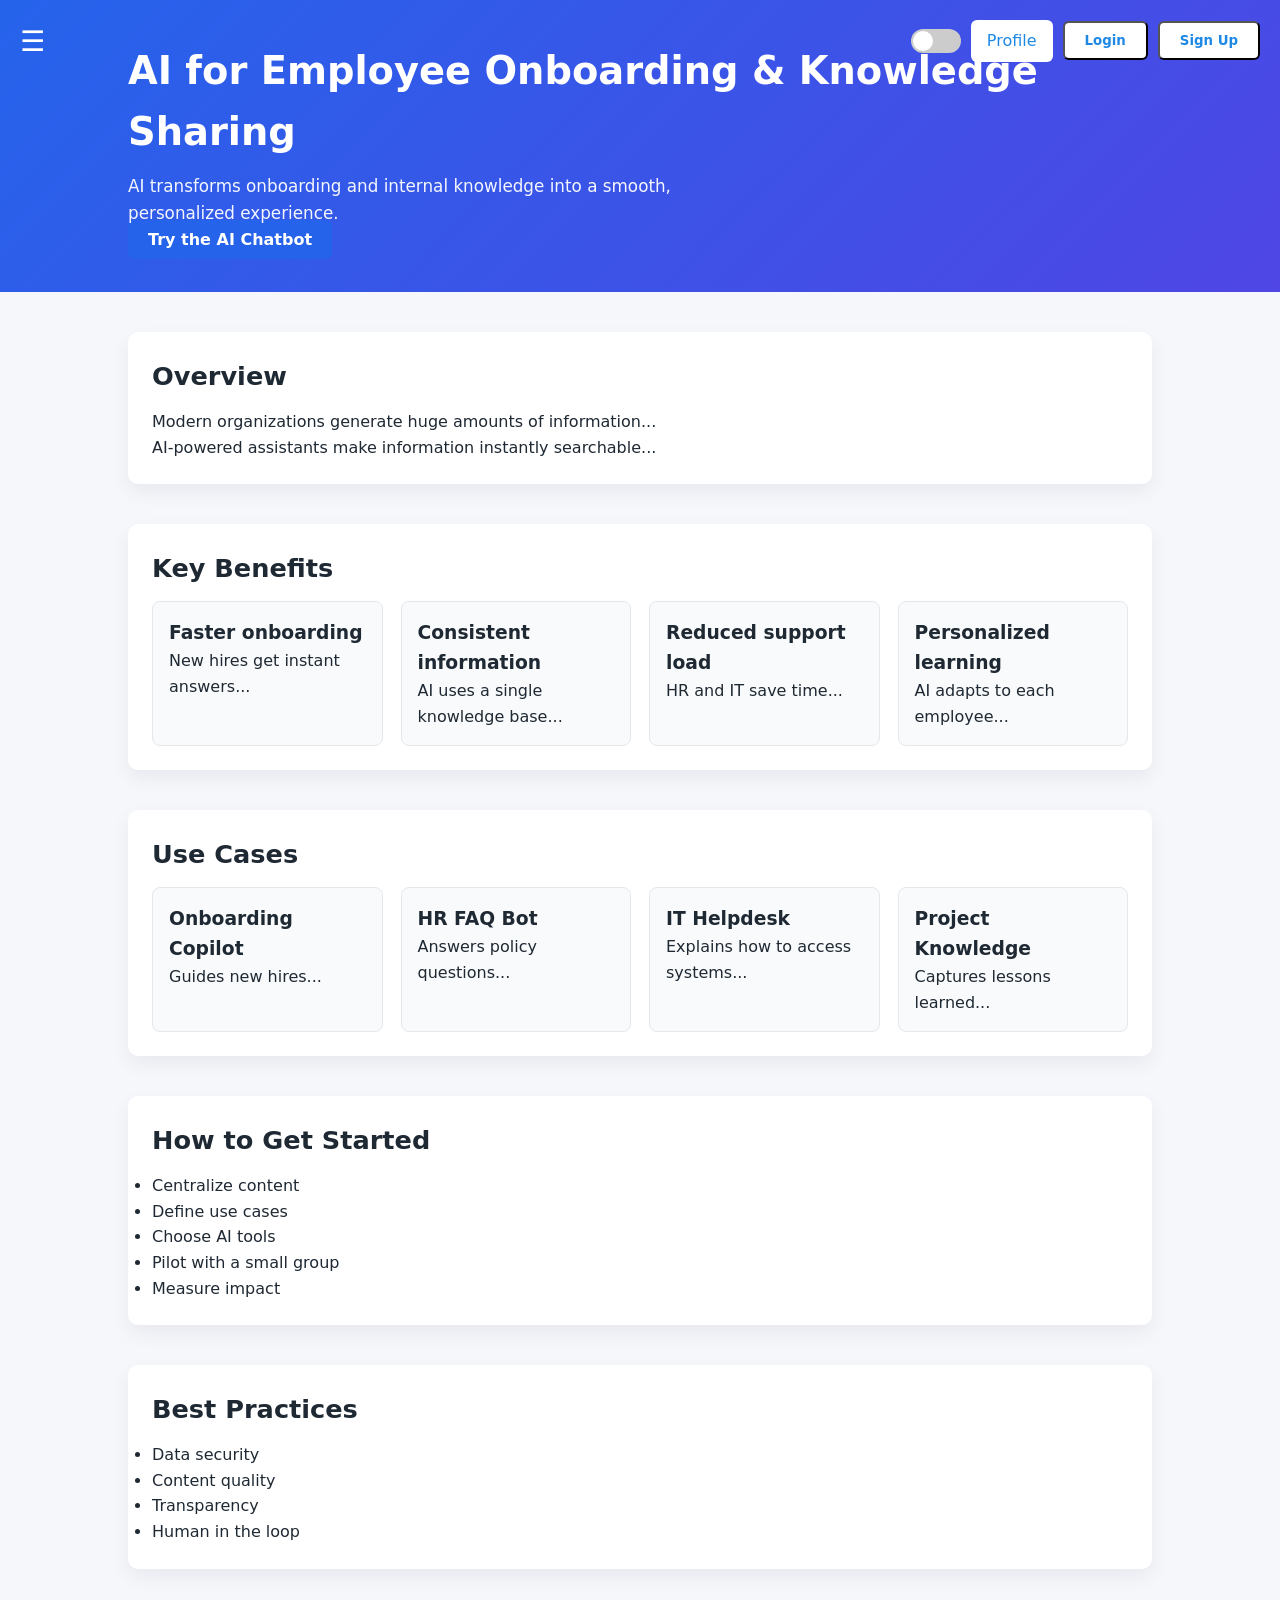
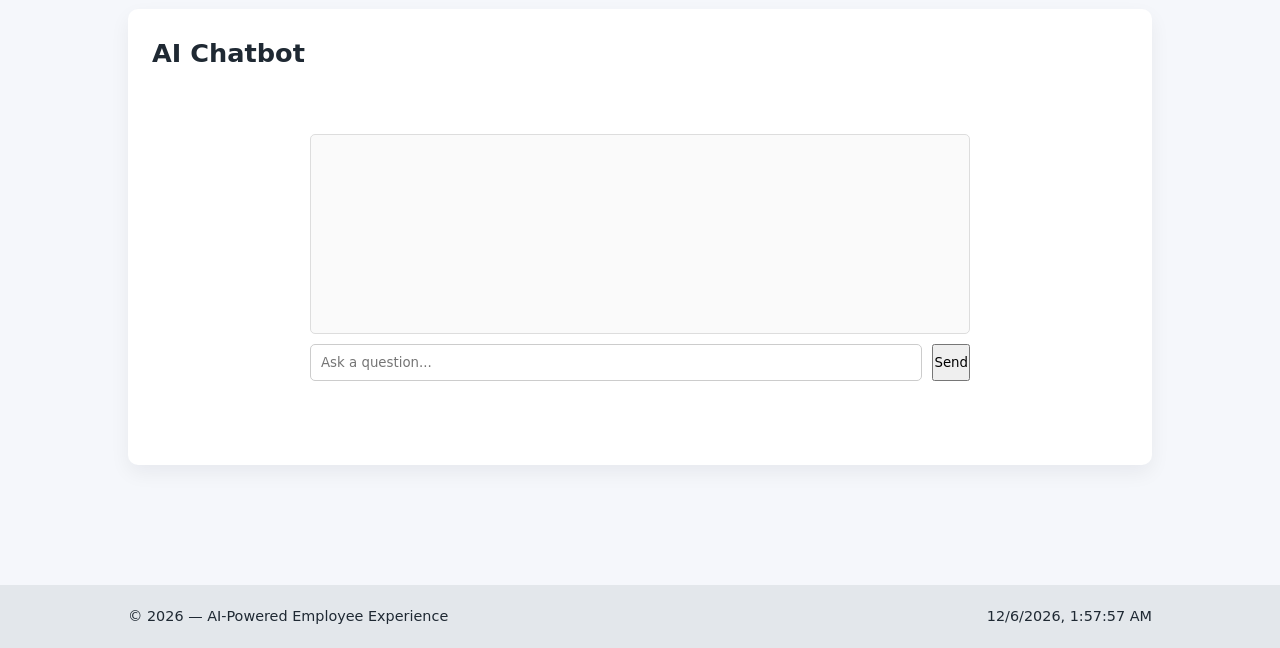
==== index.html @ 4b45882a "Add files via upload" ====
<!DOCTYPE html>
<html lang="en">
<head>
  <meta charset="UTF-8" />
  <meta name="viewport" content="width=device-width, initial-scale=1.0" />
  <title>AI Employee Experience</title>
  <link rel="stylesheet" href="style.css" />
</head>

<body>

<!-- SIDEBAR -->
<div class="sidebar" id="sidebar">
  <h2>Menu</h2>
  <a href="#overview">Overview</a>
  <a href="#benefits">Benefits</a>
  <a href="#use-cases">Use Cases</a>
  <a href="#implementation">Implementation</a>
  <a href="#best-practices">Best Practices</a>
  <a href="#chatbot">Chatbot</a>
</div>

<!-- MENU ICON -->
<div class="menu-icon" onclick="toggleSidebar()">☰</div>

<header>
  <div class="header-controls">
    <div class="toggle-switch" onclick="toggleDarkMode()"><div class="circle"></div></div>

    <div class="profile">
      <div class="profile-btn" onclick="toggleDropdown()">Profile</div>
      <div class="dropdown" id="dropdown">
        <a href="#">My Account</a>
        <a href="#">Settings</a>
        <a href="#">Logout</a>
      </div>
    </div>

    <button onclick="openPopup('login')">Login</button>
    <button onclick="openPopup('signup')">Sign Up</button>
  </div>

  <h1>AI for Employee Onboarding & Knowledge Sharing</h1>
  <p>AI transforms onboarding and internal knowledge into a smooth, personalized experience.</p>

  <a href="#chatbot" class="chat-btn">Try the AI Chatbot</a>
</header>

<main>
  <!-- Your informational sections -->
  <section id="overview">
    <h2>Overview</h2>
    <p>Modern organizations generate huge amounts of information...</p>
    <p>AI-powered assistants make information instantly searchable...</p>
  </section>

  <section id="benefits">
    <h2>Key Benefits</h2>
    <div class="grid">
      <div class="card"><h3>Faster onboarding</h3><p>New hires get instant answers...</p></div>
      <div class="card"><h3>Consistent information</h3><p>AI uses a single knowledge base...</p></div>
      <div class="card"><h3>Reduced support load</h3><p>HR and IT save time...</p></div>
      <div class="card"><h3>Personalized learning</h3><p>AI adapts to each employee...</p></div>
    </div>
  </section>

  <section id="use-cases">
    <h2>Use Cases</h2>
    <div class="grid">
      <div class="card"><h3>Onboarding Copilot</h3><p>Guides new hires...</p></div>
      <div class="card"><h3>HR FAQ Bot</h3><p>Answers policy questions...</p></div>
      <div class="card"><h3>IT Helpdesk</h3><p>Explains how to access systems...</p></div>
      <div class="card"><h3>Project Knowledge</h3><p>Captures lessons learned...</p></div>
    </div>
  </section>

  <section id="implementation">
    <h2>How to Get Started</h2>
    <ul>
      <li>Centralize content</li>
      <li>Define use cases</li>
      <li>Choose AI tools</li>
      <li>Pilot with a small group</li>
      <li>Measure impact</li>
    </ul>
  </section>

  <section id="best-practices">
    <h2>Best Practices</h2>
    <ul>
      <li>Data security</li>
      <li>Content quality</li>
      <li>Transparency</li>
      <li>Human in the loop</li>
    </ul>
  </section>

  <!-- CHATBOT SECTION -->
  <section id="chatbot">
    <h2>AI Chatbot</h2>
    <div class="chat-box">
      <div class="chat-log" id="chatLog"></div>
      <div class="input-row">
        <input id="userInput" placeholder="Ask a question...">
        <button onclick="sendMessage()">Send</button>
      </div>
    </div>
  </section>
</main>

<footer>
  <div>© 2026 — AI‑Powered Employee Experience</div>
  <div id="clock"></div>
</footer>

<!-- POPUP -->
<div class="popup-bg" id="popupBg">
  <div class="popup">
    <h2 id="popupTitle"></h2>
    <input type="text" placeholder="Email">
    <input type="password" placeholder="Password">
    <button style="width:100%;">Submit</button>
    <br><br>
    <button onclick="closePopup()" style="background:#ccc; color:black;">Close</button>
  </div>
</div>

<script>
/* SIDEBAR */
function toggleSidebar(){
     document.getElementById("sidebar").classList.toggle("open"); }

/* DARK MODE */
function toggleDarkMode(){ document.body.classList.toggle("dark"); }

/* PROFILE DROPDOWN */
function toggleDropdown(){
  const d=document.getElementById("dropdown");
  d.style.display=d.style.display==="block"?"none":"block";
}

/* POPUP */
function openPopup(type){
  document.getElementById("popupBg").style.display="flex";
  document.getElementById("popupTitle").textContent=type==="login"?"Login":"Sign Up";
}
function closePopup(){ document.getElementById("popupBg").style.display="none"; }

/* CHATBOT */
function sendMessage(){
  const input=document.getElementById("userInput");
  const log=document.getElementById("chatLog");
  const text=input.value.trim();
  if(!text) return;

  log.innerHTML+=`<div><strong>You:</strong> ${text}</div>`;

  setTimeout(()=>{
    log.innerHTML+=`<div><strong>AI:</strong> ${getAIResponse(text)}</div>`;
    log.scrollTop=log.scrollHeight;
  },400);

  input.value="";
}

function getAIResponse(q){
  q=q.toLowerCase().trim();
  if(q==="hello") return "Hello! How can I help you today?";
  if(q==="hi") return "Hi! What would you like to know?";
  if(q==="hey") return "Hey! How can I assist you?";
  if(q.includes("leave")) return "You can request leave through the HR portal.";
  if(q.includes("benefits")) return "You can view your benefits in the HR system.";
  if(q.includes("onboarding")) return "Onboarding includes training, setup, and team introductions.";
  return "This is a demo response showing how AI can answer internal questions instantly.";
}

/* CLOCK */
function updateClock(){ document.getElementById("clock").textContent=new Date().toLocaleString(); }
setInterval(updateClock,1000); updateClock();
</script>

</body>
</html>
---- style.css ----
/* GLOBAL RESET */
* {
  box-sizing: border-box;
  margin: 0;
  padding: 0;
  font-family: system-ui, -apple-system, BlinkMacSystemFont, "Segoe UI", sans-serif;
}

/* BODY */
body {
  background: #f5f7fb;
  color: #1f2933;
  line-height: 1.6;
  transition: 0.3s;
}

/* DARK MODE */
body.dark {
  background: #1a1a1a;
  color: #f1f1f1;
}
body.dark header {
  background: #111;
}
body.dark .card, body.dark .chat-box {
  background: #2a2a2a;
  color: white;
  border-color: #444;
}

/* HEADER */
header {
  background: linear-gradient(135deg, #2563eb, #4f46e5);
  color: #ffffff;
  padding: 40px 10%;
  position: relative;
}
header h1 {
  font-size: 2.4rem;
  margin-bottom: 10px;
}
header p {
  max-width: 650px;
  font-size: 1.05rem;
  opacity: 0.95;
}

/* BUTTONS */
.btn-primary,
.chat-btn,
.header-controls button,
.home-btn {
  padding: 10px 20px;
  border-radius: 6px;
  font-weight: 600;
  text-decoration: none;
  cursor: pointer;
}
.btn-primary {
  background: #ffffff;
  color: #1d4ed8;
}
.chat-btn {
  background: #2563eb;
  color: white;
}
.header-controls button,
.home-btn {
  background: white;
  color: #1e88e5;
}

/* MAIN CONTENT */
main {
  padding: 40px 10%;
}
section {
  margin-bottom: 40px;
  background: #ffffff;
  border-radius: 10px;
  padding: 24px;
  box-shadow: 0 8px 20px rgba(15, 23, 42, 0.06);
}
section h2 {
  font-size: 1.6rem;
  margin-bottom: 12px;
}
.grid {
  display: grid;
  grid-template-columns: repeat(auto-fit, minmax(230px, 1fr));
  gap: 18px;
}
.card {
  background: #f9fafb;
  border-radius: 8px;
  padding: 16px;
  border: 1px solid #e5e7eb;
}

/* SIDEBAR */
.sidebar {
  width: 250px;
  height: 100%;
  background: #1e88e5;
  color: white;
  position: fixed;
  top: 0;
  left: -250px;
  padding: 20px;
  transition: 0.3s;
  z-index: 9998; /* FIXED */
}
.sidebar.open {
  left: 0;
}
.menu-icon {
  position: absolute;
  top: 20px;
  left: 20px;
  font-size: 28px;
  cursor: pointer;
  color: white;
  z-index: 9999; /* FIXED */
}

/* HEADER CONTROLS */
.header-controls {
  position: absolute;
  top: 20px;
  right: 20px;
  display: flex;
  gap: 10px;
  align-items: center;
}

/* DARK MODE SWITCH */
.toggle-switch {
  width: 50px;
  height: 24px;
  background: #ccc;
  border-radius: 20px;
  position: relative;
  cursor: pointer;
}
.toggle-switch .circle {
  width: 20px;
  height: 20px;
  background: white;
  border-radius: 50%;
  position: absolute;
  top: 2px;
  left: 2px;
  transition: 0.3s;
}
body.dark .toggle-switch {
  background: #555;
}
body.dark .toggle-switch .circle {
  left: 28px;
}

/* PROFILE DROPDOWN */
.profile {
  position: relative;
}
.profile-btn {
  background: white;
  color: #1e88e5;
  padding: 8px 16px;
  border-radius: 6px;
  cursor: pointer;
}
.dropdown {
  position: absolute;
  top: 40px;
  right: 0;
  background: white;
  border-radius: 6px;
  box-shadow: 0 2px 6px rgba(0,0,0,0.2);
  display: none;
  width: 150px;
}
.dropdown a {
  display: block;
  padding: 10px;
  color: #333;
  text-decoration: none;
}
.dropdown a:hover {
  background: #eee;
}

/* POPUP */
.popup-bg {
  position: fixed;
  top: 0;
  left: 0;
  width: 100%;
  height: 100%;
  background: rgba(0,0,0,0.7);
  display: none;
  justify-content: center;
  align-items: center;
}
.popup {
  background: white;
  padding: 30px;
  border-radius: 10px;
  width: 350px;
  text-align: center;
}
.popup input {
  width: 90%;
  padding: 10px;
  margin: 10px 0;
  border-radius: 6px;
  border: 1px solid #ccc;
}

/* CHATBOT */
.chat-box {
  background: white;
  padding: 20px;
  border-radius: 10px;
  margin: 40px auto;
  width: 80%;
  max-width: 700px;
}
.chat-log {
  height: 200px;
  overflow-y: auto;
  border: 1px solid #ddd;
  padding: 10px;
  border-radius: 5px;
  background: #fafafa;
  margin-bottom: 10px;
}
.input-row {
  display: flex;
  gap: 10px;
}
.input-row input {
  flex: 1;
  padding: 10px;
  border-radius: 5px;
  border: 1px solid #ccc;
}

/* FOOTER */
footer {
  display: flex;
  justify-content: space-between;
  align-items: center;
  padding: 20px 10%;
  background: #e3e7eb;
  margin-top: 40px;
  font-size: 0.9rem;
}
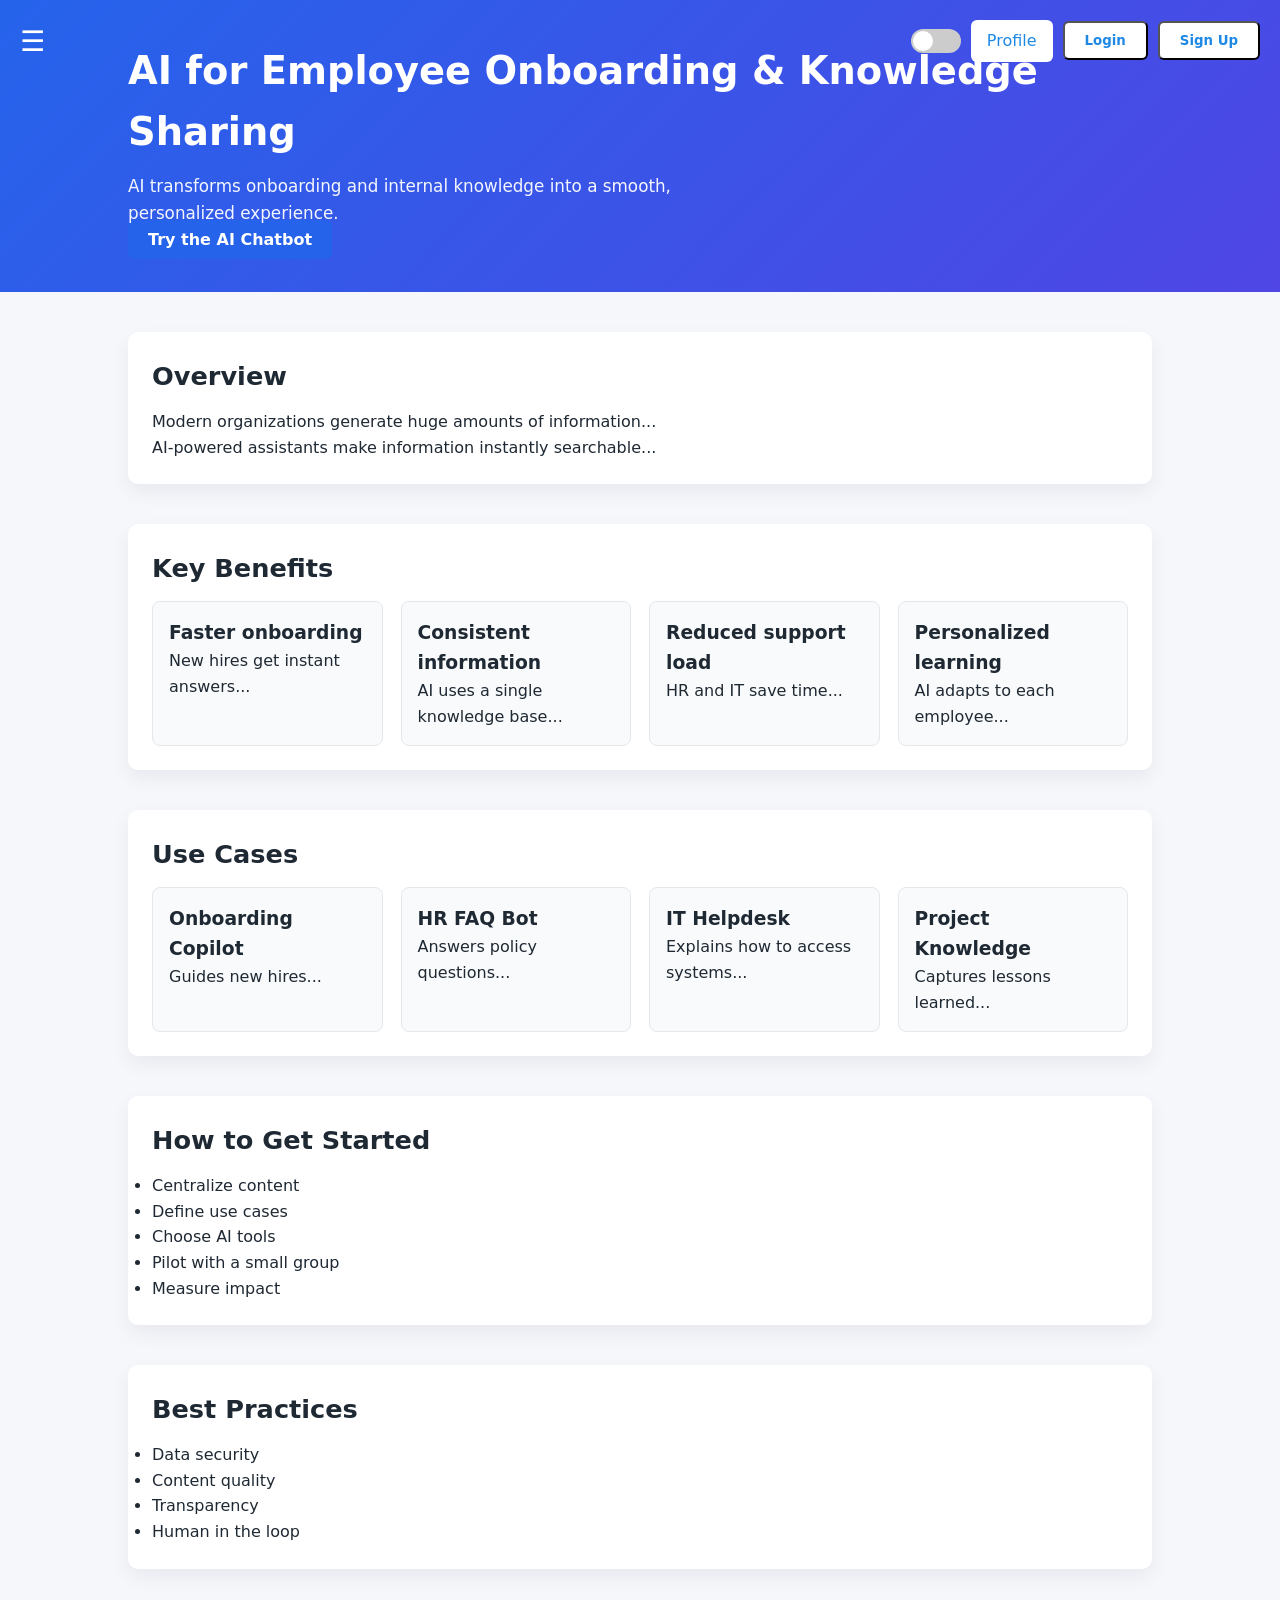
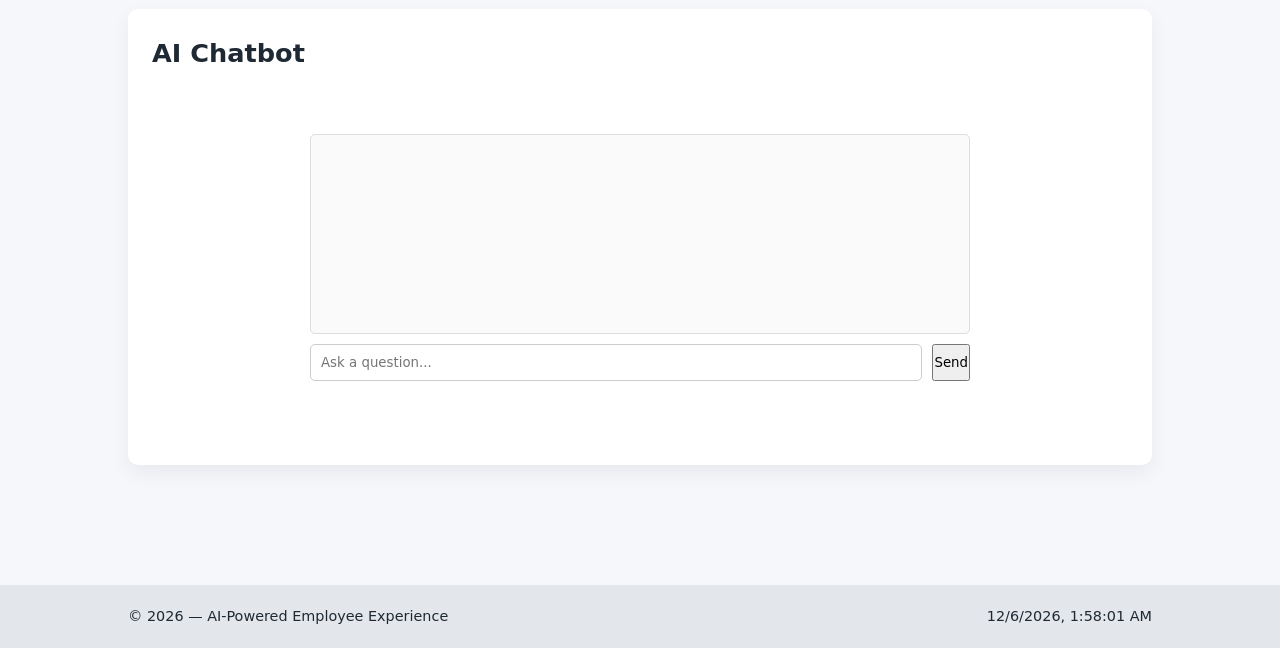
==== commit 3c69bc09: "Update index.html" ====
--- a/index.html
+++ b/index.html
@@ -128,7 +128,9 @@
 <script>
 /* SIDEBAR */
 function toggleSidebar(){
-     document.getElementById("sidebar").classList.toggle("open"); }
+    document.getElementById("sidebar").classList.toggle("open"); 
+    document.body.classList.toggle("sidebar-open");
+    }
 
 /* DARK MODE */
 function toggleDarkMode(){ document.body.classList.toggle("dark"); }
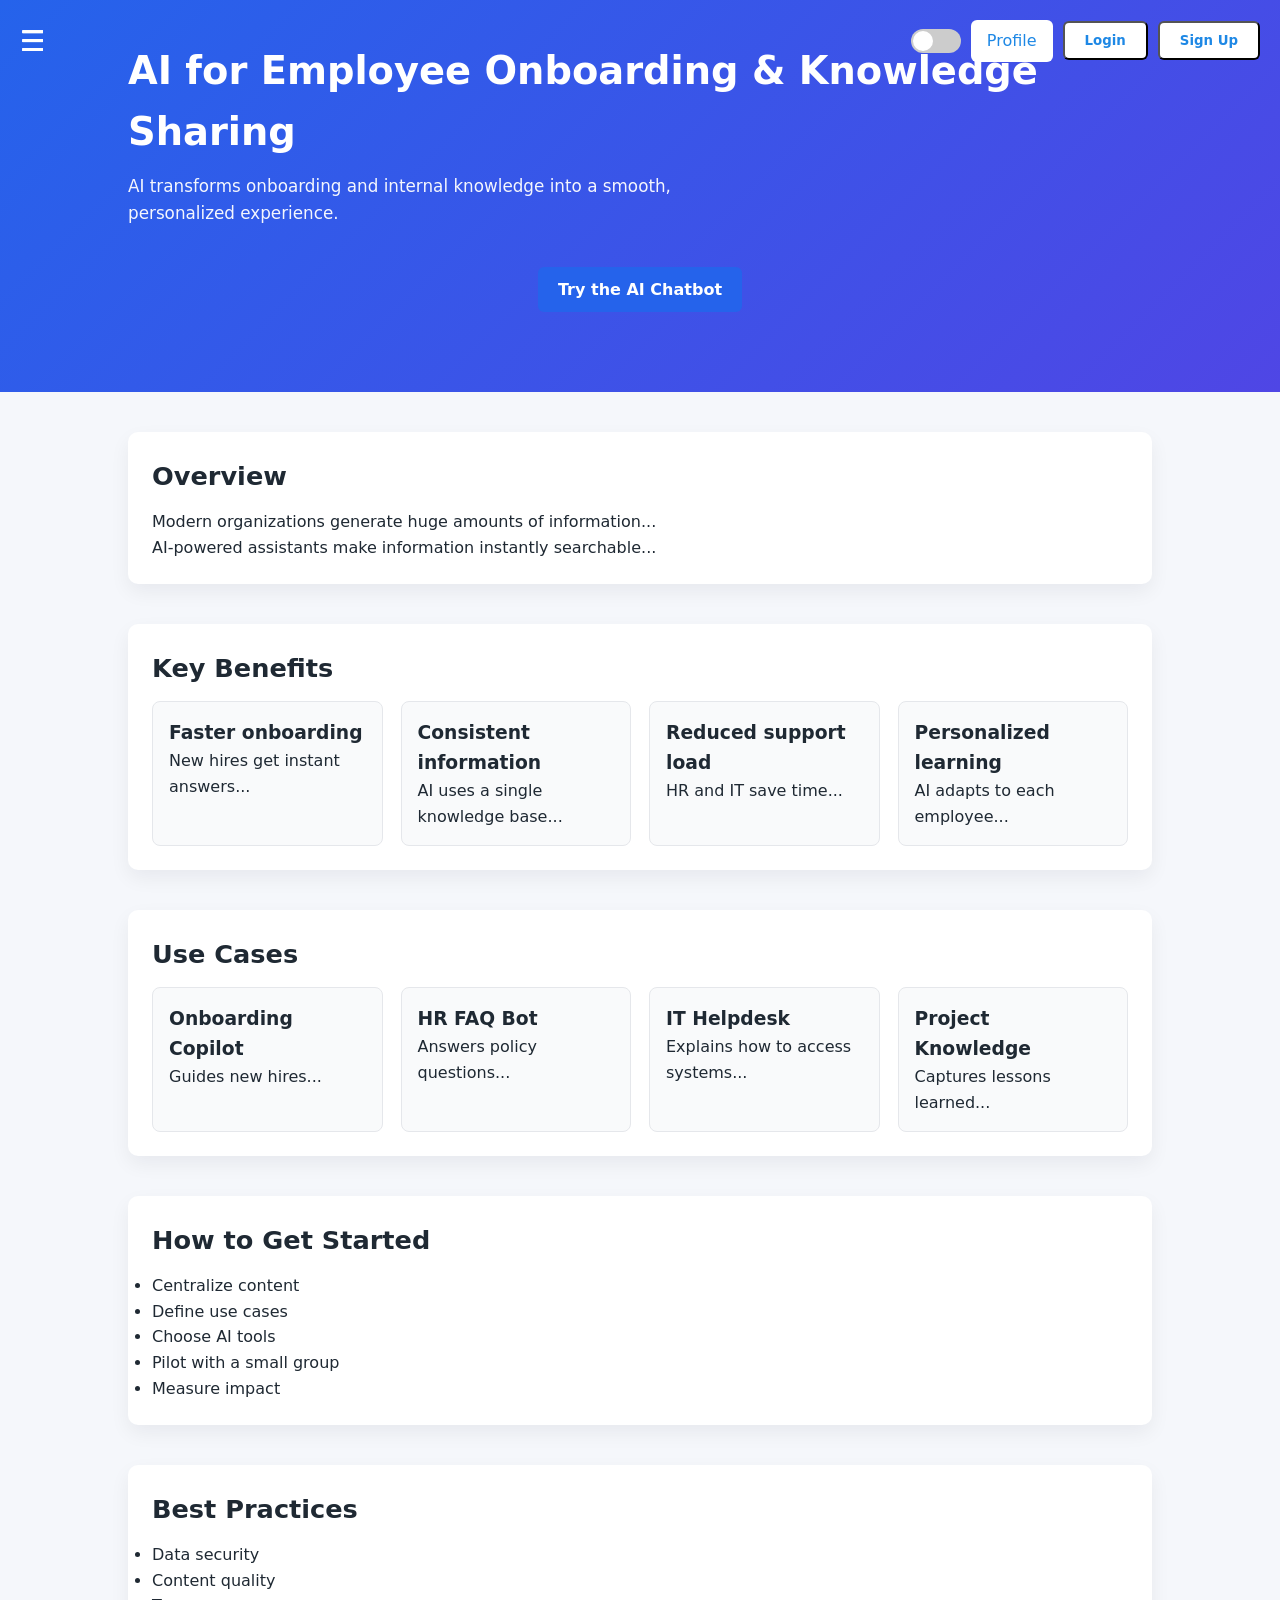
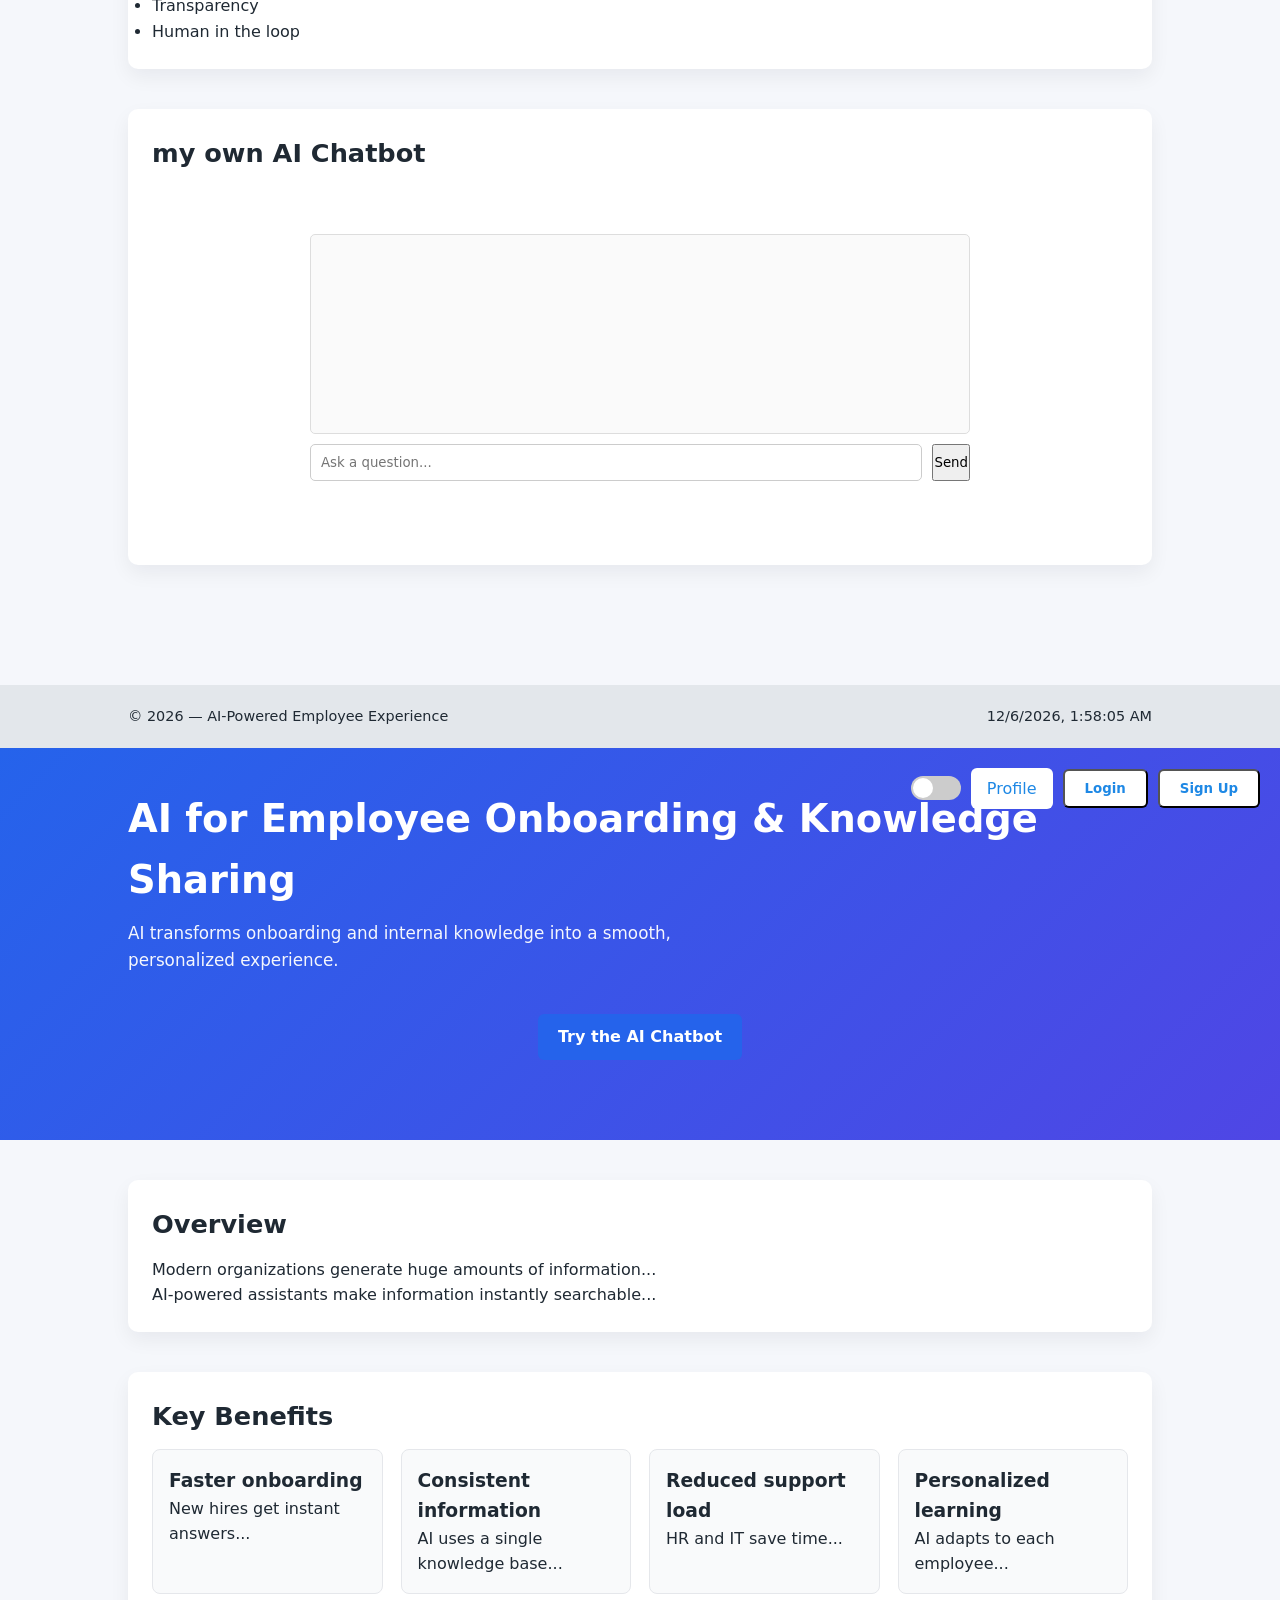
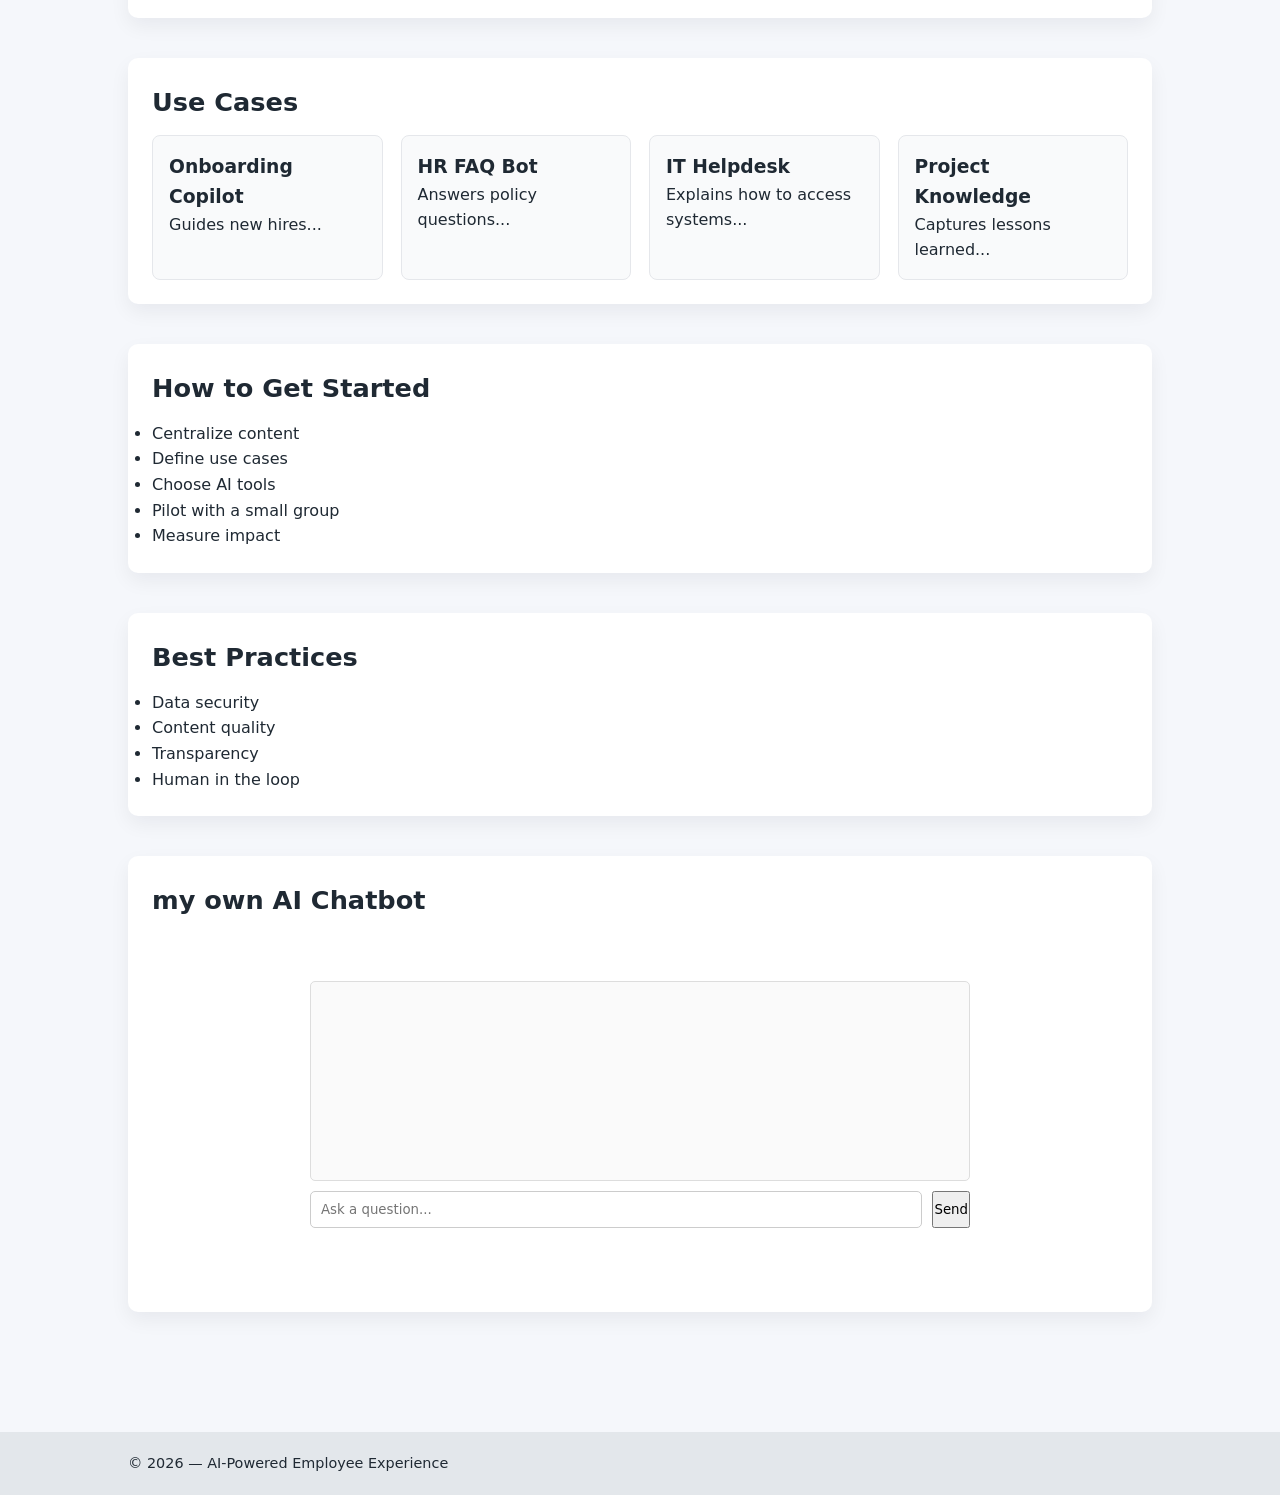
==== commit bcb6359f: "Update index.html" ====
--- a/index.html
+++ b/index.html
@@ -10,6 +10,10 @@
 <body>
 
 <!-- SIDEBAR -->
+<div class="menu-icon" onclick="toggleSidebar()">☰</div>
+
+<div class="sidebar-overlay" id="sidebarOverlay" onclick="toggleSidebar()"></div>
+
 <div class="sidebar" id="sidebar">
   <h2>Menu</h2>
   <a href="#overview">Overview</a>
@@ -43,7 +47,9 @@
   <h1>AI for Employee Onboarding & Knowledge Sharing</h1>
   <p>AI transforms onboarding and internal knowledge into a smooth, personalized experience.</p>
 
-  <a href="#chatbot" class="chat-btn">Try the AI Chatbot</a>
+  <a href="#chatbot" class="chat-btn" style="margin: 40px auto; display: block; width: max-content;">
+   Try the AI Chatbot
+   </a>
 </header>
 
 <main>
@@ -97,7 +103,8 @@
 
   <!-- CHATBOT SECTION -->
   <section id="chatbot">
-    <h2>AI Chatbot</h2>
+    <h2>my own AI Chatbot</h2>
+    
     <div class="chat-box">
       <div class="chat-log" id="chatLog"></div>
       <div class="input-row">
@@ -127,10 +134,14 @@
 
 <script>
 /* SIDEBAR */
-function toggleSidebar(){
-    document.getElementById("sidebar").classList.toggle("open"); 
-    document.body.classList.toggle("sidebar-open");
-    }
+function toggleSidebar() {
+  const sidebar = document.getElementById("sidebar");
+  const overlay = document.getElementById("sidebarOverlay");
+
+  sidebar.classList.toggle("open");
+  overlay.classList.toggle("show");
+  document.body.classList.toggle("sidebar-open");
+}
 
 /* DARK MODE */
 function toggleDarkMode(){ document.body.classList.toggle("dark"); }
@@ -173,6 +184,7 @@
   if(q.includes("leave")) return "You can request leave through the HR portal.";
   if(q.includes("benefits")) return "You can view your benefits in the HR system.";
   if(q.includes("onboarding")) return "Onboarding includes training, setup, and team introductions.";
+  if(q.includes("abhishek")) return "hello sir , how may i help you";
   return "This is a demo response showing how AI can answer internal questions instantly.";
 }
 
@@ -183,3 +195,200 @@
 
 </body>
 </html>
+<!DOCTYPE html>
+<html lang="en">
+<head>
+  <meta charset="UTF-8" />
+  <meta name="viewport" content="width=device-width, initial-scale=1.0" />
+  <title>AI Employee Experience</title>
+  <link rel="stylesheet" href="style.css" />
+</head>
+
+<body>
+
+<!-- SIDEBAR -->
+<div class="menu-icon" onclick="toggleSidebar()">☰</div>
+
+<div class="sidebar-overlay" id="sidebarOverlay" onclick="toggleSidebar()"></div>
+
+<div class="sidebar" id="sidebar">
+  <h2>Menu</h2>
+  <a href="#overview">Overview</a>
+  <a href="#benefits">Benefits</a>
+  <a href="#use-cases">Use Cases</a>
+  <a href="#implementation">Implementation</a>
+  <a href="#best-practices">Best Practices</a>
+  <a href="#chatbot">Chatbot</a>
+</div>
+
+<!-- MENU ICON -->
+<div class="menu-icon" onclick="toggleSidebar()">☰</div>
+
+<header>
+  <div class="header-controls">
+    <div class="toggle-switch" onclick="toggleDarkMode()"><div class="circle"></div></div>
+
+    <div class="profile">
+      <div class="profile-btn" onclick="toggleDropdown()">Profile</div>
+      <div class="dropdown" id="dropdown">
+        <a href="#">My Account</a>
+        <a href="#">Settings</a>
+        <a href="#">Logout</a>
+      </div>
+    </div>
+
+    <button onclick="openPopup('login')">Login</button>
+    <button onclick="openPopup('signup')">Sign Up</button>
+  </div>
+
+  <h1>AI for Employee Onboarding & Knowledge Sharing</h1>
+  <p>AI transforms onboarding and internal knowledge into a smooth, personalized experience.</p>
+
+  <a href="#chatbot" class="chat-btn" style="margin: 40px auto; display: block; width: max-content;">
+   Try the AI Chatbot
+   </a>
+</header>
+
+<main>
+  <!-- Your informational sections -->
+  <section id="overview">
+    <h2>Overview</h2>
+    <p>Modern organizations generate huge amounts of information...</p>
+    <p>AI-powered assistants make information instantly searchable...</p>
+  </section>
+
+  <section id="benefits">
+    <h2>Key Benefits</h2>
+    <div class="grid">
+      <div class="card"><h3>Faster onboarding</h3><p>New hires get instant answers...</p></div>
+      <div class="card"><h3>Consistent information</h3><p>AI uses a single knowledge base...</p></div>
+      <div class="card"><h3>Reduced support load</h3><p>HR and IT save time...</p></div>
+      <div class="card"><h3>Personalized learning</h3><p>AI adapts to each employee...</p></div>
+    </div>
+  </section>
+
+  <section id="use-cases">
+    <h2>Use Cases</h2>
+    <div class="grid">
+      <div class="card"><h3>Onboarding Copilot</h3><p>Guides new hires...</p></div>
+      <div class="card"><h3>HR FAQ Bot</h3><p>Answers policy questions...</p></div>
+      <div class="card"><h3>IT Helpdesk</h3><p>Explains how to access systems...</p></div>
+      <div class="card"><h3>Project Knowledge</h3><p>Captures lessons learned...</p></div>
+    </div>
+  </section>
+
+  <section id="implementation">
+    <h2>How to Get Started</h2>
+    <ul>
+      <li>Centralize content</li>
+      <li>Define use cases</li>
+      <li>Choose AI tools</li>
+      <li>Pilot with a small group</li>
+      <li>Measure impact</li>
+    </ul>
+  </section>
+
+  <section id="best-practices">
+    <h2>Best Practices</h2>
+    <ul>
+      <li>Data security</li>
+      <li>Content quality</li>
+      <li>Transparency</li>
+      <li>Human in the loop</li>
+    </ul>
+  </section>
+
+  <!-- CHATBOT SECTION -->
+  <section id="chatbot">
+    <h2>my own AI Chatbot</h2>
+    
+    <div class="chat-box">
+      <div class="chat-log" id="chatLog"></div>
+      <div class="input-row">
+        <input id="userInput" placeholder="Ask a question...">
+        <button onclick="sendMessage()">Send</button>
+      </div>
+    </div>
+  </section>
+</main>
+
+<footer>
+  <div>© 2026 — AI‑Powered Employee Experience</div>
+  <div id="clock"></div>
+</footer>
+
+<!-- POPUP -->
+<div class="popup-bg" id="popupBg">
+  <div class="popup">
+    <h2 id="popupTitle"></h2>
+    <input type="text" placeholder="Email">
+    <input type="password" placeholder="Password">
+    <button style="width:100%;">Submit</button>
+    <br><br>
+    <button onclick="closePopup()" style="background:#ccc; color:black;">Close</button>
+  </div>
+</div>
+
+<script>
+/* SIDEBAR */
+function toggleSidebar() {
+  const sidebar = document.getElementById("sidebar");
+  const overlay = document.getElementById("sidebarOverlay");
+
+  sidebar.classList.toggle("open");
+  overlay.classList.toggle("show");
+  document.body.classList.toggle("sidebar-open");
+}
+
+/* DARK MODE */
+function toggleDarkMode(){ document.body.classList.toggle("dark"); }
+
+/* PROFILE DROPDOWN */
+function toggleDropdown(){
+  const d=document.getElementById("dropdown");
+  d.style.display=d.style.display==="block"?"none":"block";
+}
+
+/* POPUP */
+function openPopup(type){
+  document.getElementById("popupBg").style.display="flex";
+  document.getElementById("popupTitle").textContent=type==="login"?"Login":"Sign Up";
+}
+function closePopup(){ document.getElementById("popupBg").style.display="none"; }
+
+/* CHATBOT */
+function sendMessage(){
+  const input=document.getElementById("userInput");
+  const log=document.getElementById("chatLog");
+  const text=input.value.trim();
+  if(!text) return;
+
+  log.innerHTML+=`<div><strong>You:</strong> ${text}</div>`;
+
+  setTimeout(()=>{
+    log.innerHTML+=`<div><strong>AI:</strong> ${getAIResponse(text)}</div>`;
+    log.scrollTop=log.scrollHeight;
+  },400);
+
+  input.value="";
+}
+
+function getAIResponse(q){
+  q=q.toLowerCase().trim();
+  if(q==="hello") return "Hello! How can I help you today?";
+  if(q==="hi") return "Hi! What would you like to know?";
+  if(q==="hey") return "Hey! How can I assist you?";
+  if(q.includes("leave")) return "You can request leave through the HR portal.";
+  if(q.includes("benefits")) return "You can view your benefits in the HR system.";
+  if(q.includes("onboarding")) return "Onboarding includes training, setup, and team introductions.";
+  if(q.includes("abhishek")) return "hello sir , how may i help you";
+  return "This is a demo response showing how AI can answer internal questions instantly.";
+}
+
+/* CLOCK */
+function updateClock(){ document.getElementById("clock").textContent=new Date().toLocaleString(); }
+setInterval(updateClock,1000); updateClock();
+</script>
+
+</body>
+</html>
--- a/style.css
+++ b/style.css
@@ -27,6 +27,13 @@
   color: white;
   border-color: #444;
 }
+body.sidebar-open main,
+body.sidebar-open header,
+body.sidebar-open footer {
+  margin-left: 250px;
+  transition: margin-left 0.3s ease;
+}
+
 
 /* HEADER */
 header {
@@ -107,7 +114,7 @@
   top: 0;
   left: -250px;
   padding: 20px;
-  transition: 0.3s;
+  transition: left 0.3s ease;
   z-index: 9998; /* FIXED */
 }
 .sidebar.open {
--- a/style.css
+++ b/style.css
@@ -27,6 +27,13 @@
   color: white;
   border-color: #444;
 }
+body.sidebar-open main,
+body.sidebar-open header,
+body.sidebar-open footer {
+  margin-left: 250px;
+  transition: margin-left 0.3s ease;
+}
+
 
 /* HEADER */
 header {
@@ -107,7 +114,7 @@
   top: 0;
   left: -250px;
   padding: 20px;
-  transition: 0.3s;
+  transition: left 0.3s ease;
   z-index: 9998; /* FIXED */
 }
 .sidebar.open {
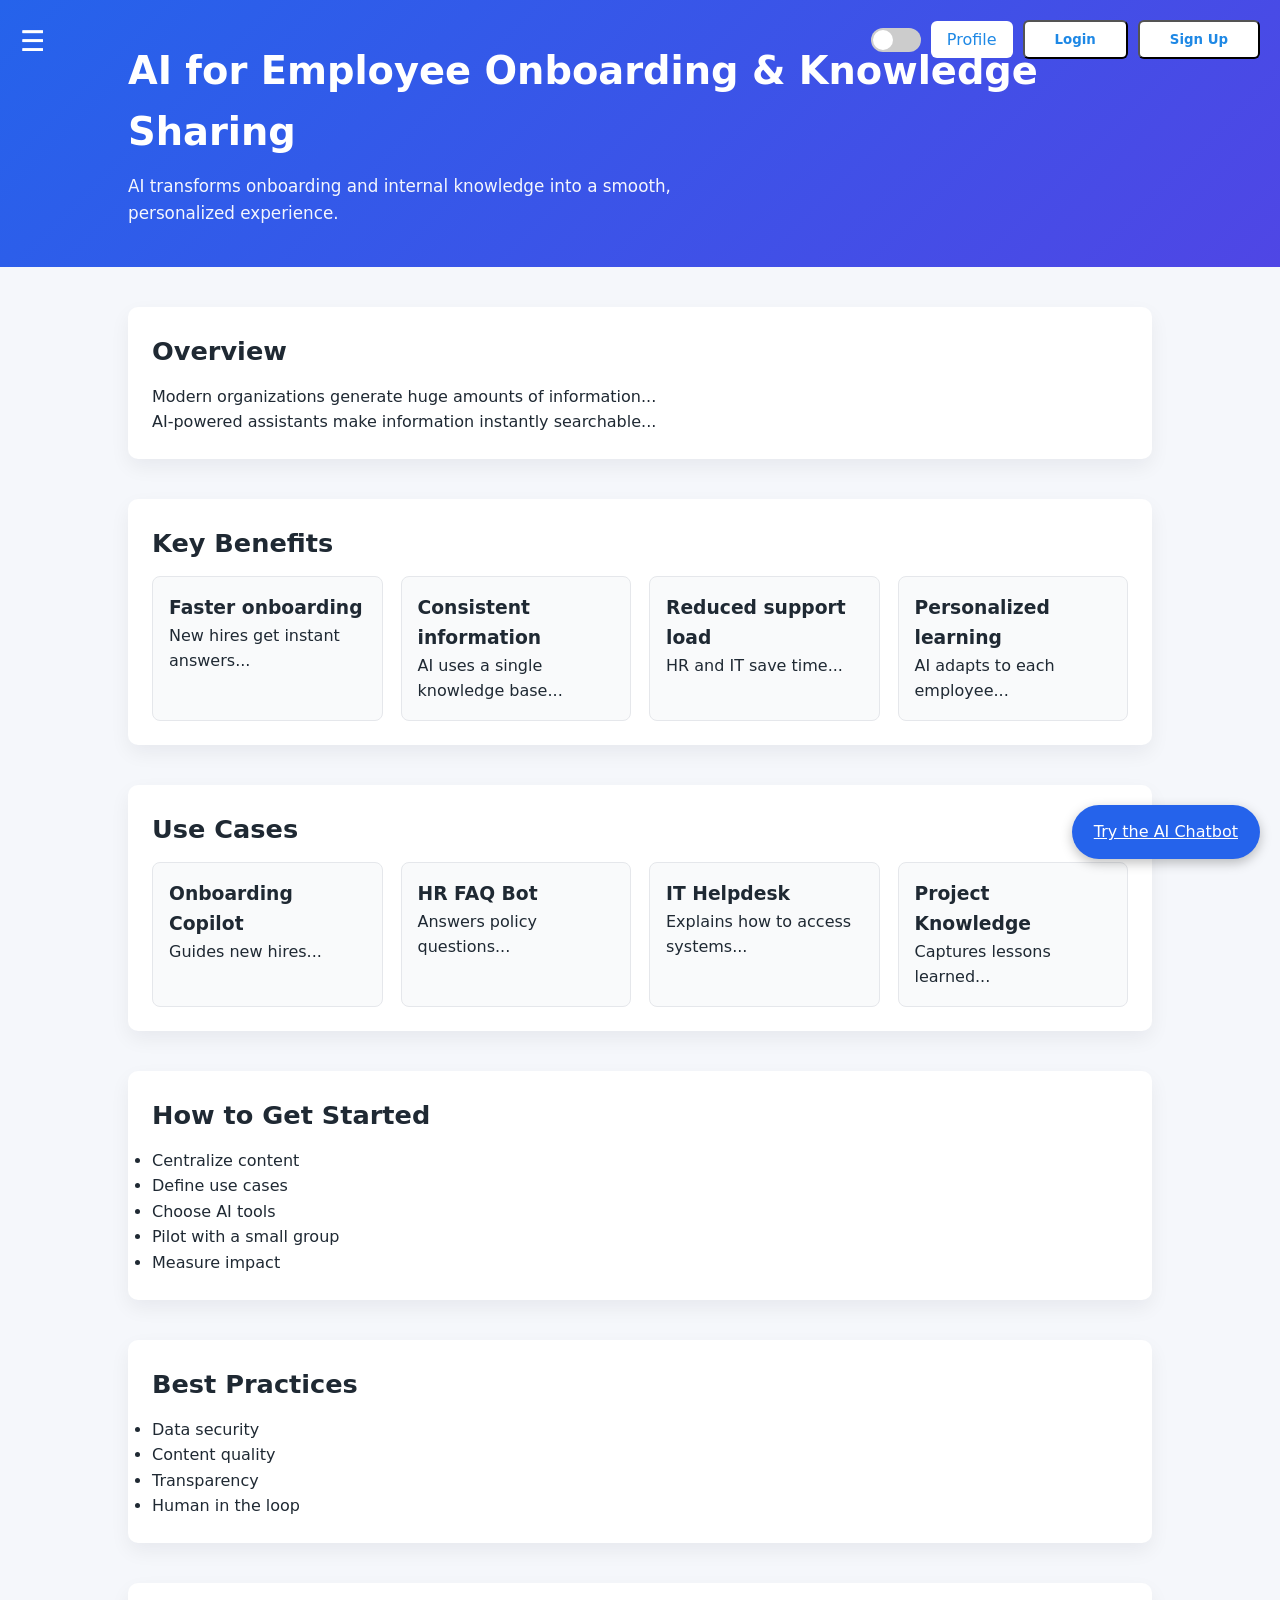
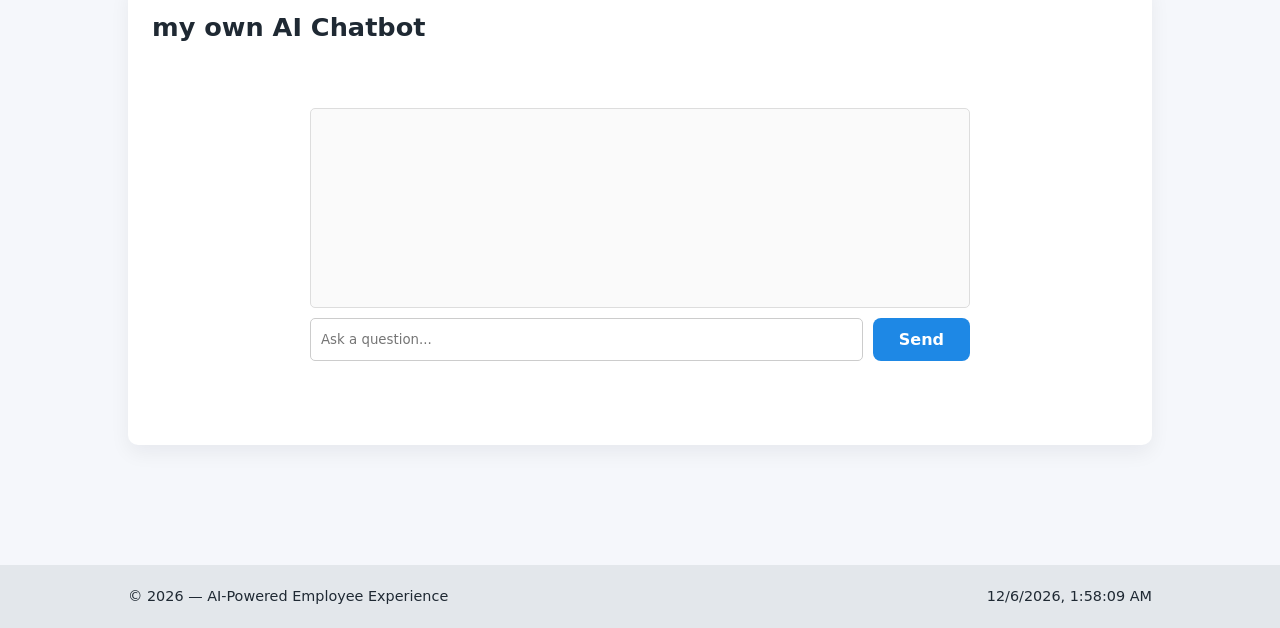
==== commit 2acef30f: "update" ====
--- a/index.html
+++ b/index.html
@@ -1,394 +1,197 @@
-<!DOCTYPE html>
-<html lang="en">
-<head>
-  <meta charset="UTF-8" />
-  <meta name="viewport" content="width=device-width, initial-scale=1.0" />
-  <title>AI Employee Experience</title>
-  <link rel="stylesheet" href="style.css" />
-</head>
-
-<body>
-
-<!-- SIDEBAR -->
-<div class="menu-icon" onclick="toggleSidebar()">☰</div>
-
-<div class="sidebar-overlay" id="sidebarOverlay" onclick="toggleSidebar()"></div>
-
-<div class="sidebar" id="sidebar">
-  <h2>Menu</h2>
-  <a href="#overview">Overview</a>
-  <a href="#benefits">Benefits</a>
-  <a href="#use-cases">Use Cases</a>
-  <a href="#implementation">Implementation</a>
-  <a href="#best-practices">Best Practices</a>
-  <a href="#chatbot">Chatbot</a>
-</div>
-
-<!-- MENU ICON -->
-<div class="menu-icon" onclick="toggleSidebar()">☰</div>
-
-<header>
-  <div class="header-controls">
-    <div class="toggle-switch" onclick="toggleDarkMode()"><div class="circle"></div></div>
-
-    <div class="profile">
-      <div class="profile-btn" onclick="toggleDropdown()">Profile</div>
-      <div class="dropdown" id="dropdown">
-        <a href="#">My Account</a>
-        <a href="#">Settings</a>
-        <a href="#">Logout</a>
-      </div>
-    </div>
-
-    <button onclick="openPopup('login')">Login</button>
-    <button onclick="openPopup('signup')">Sign Up</button>
-  </div>
-
-  <h1>AI for Employee Onboarding & Knowledge Sharing</h1>
-  <p>AI transforms onboarding and internal knowledge into a smooth, personalized experience.</p>
-
-  <a href="#chatbot" class="chat-btn" style="margin: 40px auto; display: block; width: max-content;">
-   Try the AI Chatbot
-   </a>
-</header>
-
-<main>
-  <!-- Your informational sections -->
-  <section id="overview">
-    <h2>Overview</h2>
-    <p>Modern organizations generate huge amounts of information...</p>
-    <p>AI-powered assistants make information instantly searchable...</p>
-  </section>
-
-  <section id="benefits">
-    <h2>Key Benefits</h2>
-    <div class="grid">
-      <div class="card"><h3>Faster onboarding</h3><p>New hires get instant answers...</p></div>
-      <div class="card"><h3>Consistent information</h3><p>AI uses a single knowledge base...</p></div>
-      <div class="card"><h3>Reduced support load</h3><p>HR and IT save time...</p></div>
-      <div class="card"><h3>Personalized learning</h3><p>AI adapts to each employee...</p></div>
-    </div>
-  </section>
-
-  <section id="use-cases">
-    <h2>Use Cases</h2>
-    <div class="grid">
-      <div class="card"><h3>Onboarding Copilot</h3><p>Guides new hires...</p></div>
-      <div class="card"><h3>HR FAQ Bot</h3><p>Answers policy questions...</p></div>
-      <div class="card"><h3>IT Helpdesk</h3><p>Explains how to access systems...</p></div>
-      <div class="card"><h3>Project Knowledge</h3><p>Captures lessons learned...</p></div>
-    </div>
-  </section>
-
-  <section id="implementation">
-    <h2>How to Get Started</h2>
-    <ul>
-      <li>Centralize content</li>
-      <li>Define use cases</li>
-      <li>Choose AI tools</li>
-      <li>Pilot with a small group</li>
-      <li>Measure impact</li>
-    </ul>
-  </section>
-
-  <section id="best-practices">
-    <h2>Best Practices</h2>
-    <ul>
-      <li>Data security</li>
-      <li>Content quality</li>
-      <li>Transparency</li>
-      <li>Human in the loop</li>
-    </ul>
-  </section>
-
-  <!-- CHATBOT SECTION -->
-  <section id="chatbot">
-    <h2>my own AI Chatbot</h2>
-    
-    <div class="chat-box">
-      <div class="chat-log" id="chatLog"></div>
-      <div class="input-row">
-        <input id="userInput" placeholder="Ask a question...">
-        <button onclick="sendMessage()">Send</button>
-      </div>
-    </div>
-  </section>
-</main>
-
-<footer>
-  <div>© 2026 — AI‑Powered Employee Experience</div>
-  <div id="clock"></div>
-</footer>
-
-<!-- POPUP -->
-<div class="popup-bg" id="popupBg">
-  <div class="popup">
-    <h2 id="popupTitle"></h2>
-    <input type="text" placeholder="Email">
-    <input type="password" placeholder="Password">
-    <button style="width:100%;">Submit</button>
-    <br><br>
-    <button onclick="closePopup()" style="background:#ccc; color:black;">Close</button>
-  </div>
-</div>
-
-<script>
-/* SIDEBAR */
-function toggleSidebar() {
-  const sidebar = document.getElementById("sidebar");
-  const overlay = document.getElementById("sidebarOverlay");
-
-  sidebar.classList.toggle("open");
-  overlay.classList.toggle("show");
-  document.body.classList.toggle("sidebar-open");
-}
-
-/* DARK MODE */
-function toggleDarkMode(){ document.body.classList.toggle("dark"); }
-
-/* PROFILE DROPDOWN */
-function toggleDropdown(){
-  const d=document.getElementById("dropdown");
-  d.style.display=d.style.display==="block"?"none":"block";
-}
-
-/* POPUP */
-function openPopup(type){
-  document.getElementById("popupBg").style.display="flex";
-  document.getElementById("popupTitle").textContent=type==="login"?"Login":"Sign Up";
-}
-function closePopup(){ document.getElementById("popupBg").style.display="none"; }
-
-/* CHATBOT */
-function sendMessage(){
-  const input=document.getElementById("userInput");
-  const log=document.getElementById("chatLog");
-  const text=input.value.trim();
-  if(!text) return;
-
-  log.innerHTML+=`<div><strong>You:</strong> ${text}</div>`;
-
-  setTimeout(()=>{
-    log.innerHTML+=`<div><strong>AI:</strong> ${getAIResponse(text)}</div>`;
-    log.scrollTop=log.scrollHeight;
-  },400);
-
-  input.value="";
-}
-
-function getAIResponse(q){
-  q=q.toLowerCase().trim();
-  if(q==="hello") return "Hello! How can I help you today?";
-  if(q==="hi") return "Hi! What would you like to know?";
-  if(q==="hey") return "Hey! How can I assist you?";
-  if(q.includes("leave")) return "You can request leave through the HR portal.";
-  if(q.includes("benefits")) return "You can view your benefits in the HR system.";
-  if(q.includes("onboarding")) return "Onboarding includes training, setup, and team introductions.";
-  if(q.includes("abhishek")) return "hello sir , how may i help you";
-  return "This is a demo response showing how AI can answer internal questions instantly.";
-}
-
-/* CLOCK */
-function updateClock(){ document.getElementById("clock").textContent=new Date().toLocaleString(); }
-setInterval(updateClock,1000); updateClock();
-</script>
-
-</body>
-</html>
-<!DOCTYPE html>
-<html lang="en">
-<head>
-  <meta charset="UTF-8" />
-  <meta name="viewport" content="width=device-width, initial-scale=1.0" />
-  <title>AI Employee Experience</title>
-  <link rel="stylesheet" href="style.css" />
-</head>
-
-<body>
-
-<!-- SIDEBAR -->
-<div class="menu-icon" onclick="toggleSidebar()">☰</div>
-
-<div class="sidebar-overlay" id="sidebarOverlay" onclick="toggleSidebar()"></div>
-
-<div class="sidebar" id="sidebar">
-  <h2>Menu</h2>
-  <a href="#overview">Overview</a>
-  <a href="#benefits">Benefits</a>
-  <a href="#use-cases">Use Cases</a>
-  <a href="#implementation">Implementation</a>
-  <a href="#best-practices">Best Practices</a>
-  <a href="#chatbot">Chatbot</a>
-</div>
-
-<!-- MENU ICON -->
-<div class="menu-icon" onclick="toggleSidebar()">☰</div>
-
-<header>
-  <div class="header-controls">
-    <div class="toggle-switch" onclick="toggleDarkMode()"><div class="circle"></div></div>
-
-    <div class="profile">
-      <div class="profile-btn" onclick="toggleDropdown()">Profile</div>
-      <div class="dropdown" id="dropdown">
-        <a href="#">My Account</a>
-        <a href="#">Settings</a>
-        <a href="#">Logout</a>
-      </div>
-    </div>
-
-    <button onclick="openPopup('login')">Login</button>
-    <button onclick="openPopup('signup')">Sign Up</button>
-  </div>
-
-  <h1>AI for Employee Onboarding & Knowledge Sharing</h1>
-  <p>AI transforms onboarding and internal knowledge into a smooth, personalized experience.</p>
-
-  <a href="#chatbot" class="chat-btn" style="margin: 40px auto; display: block; width: max-content;">
-   Try the AI Chatbot
-   </a>
-</header>
-
-<main>
-  <!-- Your informational sections -->
-  <section id="overview">
-    <h2>Overview</h2>
-    <p>Modern organizations generate huge amounts of information...</p>
-    <p>AI-powered assistants make information instantly searchable...</p>
-  </section>
-
-  <section id="benefits">
-    <h2>Key Benefits</h2>
-    <div class="grid">
-      <div class="card"><h3>Faster onboarding</h3><p>New hires get instant answers...</p></div>
-      <div class="card"><h3>Consistent information</h3><p>AI uses a single knowledge base...</p></div>
-      <div class="card"><h3>Reduced support load</h3><p>HR and IT save time...</p></div>
-      <div class="card"><h3>Personalized learning</h3><p>AI adapts to each employee...</p></div>
-    </div>
-  </section>
-
-  <section id="use-cases">
-    <h2>Use Cases</h2>
-    <div class="grid">
-      <div class="card"><h3>Onboarding Copilot</h3><p>Guides new hires...</p></div>
-      <div class="card"><h3>HR FAQ Bot</h3><p>Answers policy questions...</p></div>
-      <div class="card"><h3>IT Helpdesk</h3><p>Explains how to access systems...</p></div>
-      <div class="card"><h3>Project Knowledge</h3><p>Captures lessons learned...</p></div>
-    </div>
-  </section>
-
-  <section id="implementation">
-    <h2>How to Get Started</h2>
-    <ul>
-      <li>Centralize content</li>
-      <li>Define use cases</li>
-      <li>Choose AI tools</li>
-      <li>Pilot with a small group</li>
-      <li>Measure impact</li>
-    </ul>
-  </section>
-
-  <section id="best-practices">
-    <h2>Best Practices</h2>
-    <ul>
-      <li>Data security</li>
-      <li>Content quality</li>
-      <li>Transparency</li>
-      <li>Human in the loop</li>
-    </ul>
-  </section>
-
-  <!-- CHATBOT SECTION -->
-  <section id="chatbot">
-    <h2>my own AI Chatbot</h2>
-    
-    <div class="chat-box">
-      <div class="chat-log" id="chatLog"></div>
-      <div class="input-row">
-        <input id="userInput" placeholder="Ask a question...">
-        <button onclick="sendMessage()">Send</button>
-      </div>
-    </div>
-  </section>
-</main>
-
-<footer>
-  <div>© 2026 — AI‑Powered Employee Experience</div>
-  <div id="clock"></div>
-</footer>
-
-<!-- POPUP -->
-<div class="popup-bg" id="popupBg">
-  <div class="popup">
-    <h2 id="popupTitle"></h2>
-    <input type="text" placeholder="Email">
-    <input type="password" placeholder="Password">
-    <button style="width:100%;">Submit</button>
-    <br><br>
-    <button onclick="closePopup()" style="background:#ccc; color:black;">Close</button>
-  </div>
-</div>
-
-<script>
-/* SIDEBAR */
-function toggleSidebar() {
-  const sidebar = document.getElementById("sidebar");
-  const overlay = document.getElementById("sidebarOverlay");
-
-  sidebar.classList.toggle("open");
-  overlay.classList.toggle("show");
-  document.body.classList.toggle("sidebar-open");
-}
-
-/* DARK MODE */
-function toggleDarkMode(){ document.body.classList.toggle("dark"); }
-
-/* PROFILE DROPDOWN */
-function toggleDropdown(){
-  const d=document.getElementById("dropdown");
-  d.style.display=d.style.display==="block"?"none":"block";
-}
-
-/* POPUP */
-function openPopup(type){
-  document.getElementById("popupBg").style.display="flex";
-  document.getElementById("popupTitle").textContent=type==="login"?"Login":"Sign Up";
-}
-function closePopup(){ document.getElementById("popupBg").style.display="none"; }
-
-/* CHATBOT */
-function sendMessage(){
-  const input=document.getElementById("userInput");
-  const log=document.getElementById("chatLog");
-  const text=input.value.trim();
-  if(!text) return;
-
-  log.innerHTML+=`<div><strong>You:</strong> ${text}</div>`;
-
-  setTimeout(()=>{
-    log.innerHTML+=`<div><strong>AI:</strong> ${getAIResponse(text)}</div>`;
-    log.scrollTop=log.scrollHeight;
-  },400);
-
-  input.value="";
-}
-
-function getAIResponse(q){
-  q=q.toLowerCase().trim();
-  if(q==="hello") return "Hello! How can I help you today?";
-  if(q==="hi") return "Hi! What would you like to know?";
-  if(q==="hey") return "Hey! How can I assist you?";
-  if(q.includes("leave")) return "You can request leave through the HR portal.";
-  if(q.includes("benefits")) return "You can view your benefits in the HR system.";
-  if(q.includes("onboarding")) return "Onboarding includes training, setup, and team introductions.";
-  if(q.includes("abhishek")) return "hello sir , how may i help you";
-  return "This is a demo response showing how AI can answer internal questions instantly.";
-}
-
-/* CLOCK */
-function updateClock(){ document.getElementById("clock").textContent=new Date().toLocaleString(); }
-setInterval(updateClock,1000); updateClock();
-</script>
-
-</body>
-</html>
+<!DOCTYPE html>
+<html lang="en">
+<head>
+  <meta charset="UTF-8" />
+  <meta name="viewport" content="width=device-width, initial-scale=1.0" />
+  <title>AI Employee Experience</title>
+  <link rel="stylesheet" href="style.css" />
+</head>
+
+<body>
+
+<!-- SIDEBAR -->
+<div class="menu-icon" onclick="toggleSidebar()">☰</div>
+
+<div class="sidebar-overlay" id="sidebarOverlay" onclick="toggleSidebar()"></div>
+
+<div class="sidebar" id="sidebar">
+  <h2>Menu</h2>
+  <a href="#overview">Overview</a>
+  <a href="#benefits">Benefits</a>
+  <a href="#use-cases">Use Cases</a>
+  <a href="#implementation">Implementation</a>
+  <a href="#best-practices">Best Practices</a>
+  <a href="#chatbot">Chatbot</a>
+</div>
+
+<!-- MENU ICON -->
+<div class="menu-icon" onclick="toggleSidebar()">☰</div>
+
+<header>
+  <div class="header-controls">
+    <div class="toggle-switch" onclick="toggleDarkMode()"><div class="circle"></div></div>
+
+    <div class="profile">
+      <div class="profile-btn" onclick="toggleDropdown()">Profile</div>
+      <div class="dropdown" id="dropdown">
+        <a href="#">My Account</a>
+        <a href="#">Settings</a>
+        <a href="#">Logout</a>
+      </div>
+    </div>
+
+    <button onclick="openPopup('login')">Login</button>
+    <button onclick="openPopup('signup')">Sign Up</button>
+  </div>
+
+  <h1>AI for Employee Onboarding & Knowledge Sharing</h1>
+  <p>AI transforms onboarding and internal knowledge into a smooth, personalized experience.</p>
+
+  <a href="#chatbot" class="chat-btn" style="margin: 40px auto; display: block; width: max-content;">
+   Try the AI Chatbot
+   </a>
+</header>
+
+<main>
+  <!-- Your informational sections -->
+  <section id="overview">
+    <h2>Overview</h2>
+    <p>Modern organizations generate huge amounts of information...</p>
+    <p>AI-powered assistants make information instantly searchable...</p>
+  </section>
+
+  <section id="benefits">
+    <h2>Key Benefits</h2>
+    <div class="grid">
+      <div class="card"><h3>Faster onboarding</h3><p>New hires get instant answers...</p></div>
+      <div class="card"><h3>Consistent information</h3><p>AI uses a single knowledge base...</p></div>
+      <div class="card"><h3>Reduced support load</h3><p>HR and IT save time...</p></div>
+      <div class="card"><h3>Personalized learning</h3><p>AI adapts to each employee...</p></div>
+    </div>
+  </section>
+
+  <section id="use-cases">
+    <h2>Use Cases</h2>
+    <div class="grid">
+      <div class="card"><h3>Onboarding Copilot</h3><p>Guides new hires...</p></div>
+      <div class="card"><h3>HR FAQ Bot</h3><p>Answers policy questions...</p></div>
+      <div class="card"><h3>IT Helpdesk</h3><p>Explains how to access systems...</p></div>
+      <div class="card"><h3>Project Knowledge</h3><p>Captures lessons learned...</p></div>
+    </div>
+  </section>
+
+  <section id="implementation">
+    <h2>How to Get Started</h2>
+    <ul>
+      <li>Centralize content</li>
+      <li>Define use cases</li>
+      <li>Choose AI tools</li>
+      <li>Pilot with a small group</li>
+      <li>Measure impact</li>
+    </ul>
+  </section>
+
+  <section id="best-practices">
+    <h2>Best Practices</h2>
+    <ul>
+      <li>Data security</li>
+      <li>Content quality</li>
+      <li>Transparency</li>
+      <li>Human in the loop</li>
+    </ul>
+  </section>
+
+  <!-- CHATBOT SECTION -->
+  <section id="chatbot">
+    <h2>my own AI Chatbot</h2>
+    
+    <div class="chat-box">
+      <div class="chat-log" id="chatLog"></div>
+      <div class="input-row">
+        <input id="userInput" placeholder="Ask a question...">
+        <button onclick="sendMessage()">Send</button>
+      </div>
+    </div>
+  </section>
+</main>
+
+<footer>
+  <div>© 2026 — AI‑Powered Employee Experience</div>
+  <div id="clock"></div>
+</footer>
+
+<!-- POPUP -->
+<div class="popup-bg" id="popupBg">
+  <div class="popup">
+    <h2 id="popupTitle"></h2>
+    <input type="text" placeholder="Email">
+    <input type="password" placeholder="Password">
+    <button style="width:100%;">Submit</button>
+    <br><br>
+    <button onclick="closePopup()" style="background:#ccc; color:black;">Close</button>
+  </div>
+</div>
+
+<script>
+/* SIDEBAR */
+function toggleSidebar() {
+  const sidebar = document.getElementById("sidebar");
+  const overlay = document.getElementById("sidebarOverlay");
+
+  sidebar.classList.toggle("open");
+  overlay.classList.toggle("show");
+  document.body.classList.toggle("sidebar-open");
+}
+
+/* DARK MODE */
+function toggleDarkMode(){ document.body.classList.toggle("dark"); }
+
+/* PROFILE DROPDOWN */
+function toggleDropdown(){
+  const d=document.getElementById("dropdown");
+  d.style.display=d.style.display==="block"?"none":"block";
+}
+
+/* POPUP */
+function openPopup(type){
+  document.getElementById("popupBg").style.display="flex";
+  document.getElementById("popupTitle").textContent=type==="login"?"Login":"Sign Up";
+}
+function closePopup(){ document.getElementById("popupBg").style.display="none"; }
+
+/* CHATBOT */
+function sendMessage(){
+  const input=document.getElementById("userInput");
+  const log=document.getElementById("chatLog");
+  const text=input.value.trim();
+  if(!text) return;
+
+  log.innerHTML+=`<div><strong>You:</strong> ${text}</div>`;
+
+  setTimeout(()=>{
+    log.innerHTML+=`<div><strong>AI:</strong> ${getAIResponse(text)}</div>`;
+    log.scrollTop=log.scrollHeight;
+  },400);
+
+  input.value="";
+}
+
+function getAIResponse(q){
+  q=q.toLowerCase().trim();
+  if(q==="hello") return "Hello! How can I help you today?";
+  if(q==="hi") return "Hi! What would you like to know?";
+  if(q==="hey") return "Hey! How can I assist you?";
+  if(q.includes("leave")) return "You can request leave through the HR portal.";
+  if(q.includes("benefits")) return "You can view your benefits in the HR system.";
+  if(q.includes("onboarding")) return "Onboarding includes training, setup, and team introductions.";
+  if(q.includes("abhishek")) return "hello sir , how may i help you";
+  return "This is a demo response showing how AI can answer internal questions instantly.";
+}
+
+/* CLOCK */
+function updateClock(){ document.getElementById("clock").textContent=new Date().toLocaleString(); }
+setInterval(updateClock,1000); updateClock();
+</script>
+
+</body>
+</html>
--- a/style.css
+++ b/style.css
@@ -1,265 +1,445 @@
-/* GLOBAL RESET */
-* {
-  box-sizing: border-box;
-  margin: 0;
-  padding: 0;
-  font-family: system-ui, -apple-system, BlinkMacSystemFont, "Segoe UI", sans-serif;
-}
-
-/* BODY */
-body {
-  background: #f5f7fb;
-  color: #1f2933;
-  line-height: 1.6;
-  transition: 0.3s;
-}
-
-/* DARK MODE */
-body.dark {
-  background: #1a1a1a;
-  color: #f1f1f1;
-}
-body.dark header {
-  background: #111;
-}
-body.dark .card, body.dark .chat-box {
-  background: #2a2a2a;
-  color: white;
-  border-color: #444;
-}
-body.sidebar-open main,
-body.sidebar-open header,
-body.sidebar-open footer {
-  margin-left: 250px;
-  transition: margin-left 0.3s ease;
-}
-
-
-/* HEADER */
-header {
-  background: linear-gradient(135deg, #2563eb, #4f46e5);
-  color: #ffffff;
-  padding: 40px 10%;
-  position: relative;
-}
-header h1 {
-  font-size: 2.4rem;
-  margin-bottom: 10px;
-}
-header p {
-  max-width: 650px;
-  font-size: 1.05rem;
-  opacity: 0.95;
-}
-
-/* BUTTONS */
-.btn-primary,
-.chat-btn,
-.header-controls button,
-.home-btn {
-  padding: 10px 20px;
-  border-radius: 6px;
-  font-weight: 600;
-  text-decoration: none;
-  cursor: pointer;
-}
-.btn-primary {
-  background: #ffffff;
-  color: #1d4ed8;
-}
-.chat-btn {
-  background: #2563eb;
-  color: white;
-}
-.header-controls button,
-.home-btn {
-  background: white;
-  color: #1e88e5;
-}
-
-/* MAIN CONTENT */
-main {
-  padding: 40px 10%;
-}
-section {
-  margin-bottom: 40px;
-  background: #ffffff;
-  border-radius: 10px;
-  padding: 24px;
-  box-shadow: 0 8px 20px rgba(15, 23, 42, 0.06);
-}
-section h2 {
-  font-size: 1.6rem;
-  margin-bottom: 12px;
-}
-.grid {
-  display: grid;
-  grid-template-columns: repeat(auto-fit, minmax(230px, 1fr));
-  gap: 18px;
-}
-.card {
-  background: #f9fafb;
-  border-radius: 8px;
-  padding: 16px;
-  border: 1px solid #e5e7eb;
-}
-
-/* SIDEBAR */
-.sidebar {
-  width: 250px;
-  height: 100%;
-  background: #1e88e5;
-  color: white;
-  position: fixed;
-  top: 0;
-  left: -250px;
-  padding: 20px;
-  transition: left 0.3s ease;
-  z-index: 9998; /* FIXED */
-}
-.sidebar.open {
-  left: 0;
-}
-.menu-icon {
-  position: absolute;
-  top: 20px;
-  left: 20px;
-  font-size: 28px;
-  cursor: pointer;
-  color: white;
-  z-index: 9999; /* FIXED */
-}
-
-/* HEADER CONTROLS */
-.header-controls {
-  position: absolute;
-  top: 20px;
-  right: 20px;
-  display: flex;
-  gap: 10px;
-  align-items: center;
-}
-
-/* DARK MODE SWITCH */
-.toggle-switch {
-  width: 50px;
-  height: 24px;
-  background: #ccc;
-  border-radius: 20px;
-  position: relative;
-  cursor: pointer;
-}
-.toggle-switch .circle {
-  width: 20px;
-  height: 20px;
-  background: white;
-  border-radius: 50%;
-  position: absolute;
-  top: 2px;
-  left: 2px;
-  transition: 0.3s;
-}
-body.dark .toggle-switch {
-  background: #555;
-}
-body.dark .toggle-switch .circle {
-  left: 28px;
-}
-
-/* PROFILE DROPDOWN */
-.profile {
-  position: relative;
-}
-.profile-btn {
-  background: white;
-  color: #1e88e5;
-  padding: 8px 16px;
-  border-radius: 6px;
-  cursor: pointer;
-}
-.dropdown {
-  position: absolute;
-  top: 40px;
-  right: 0;
-  background: white;
-  border-radius: 6px;
-  box-shadow: 0 2px 6px rgba(0,0,0,0.2);
-  display: none;
-  width: 150px;
-}
-.dropdown a {
-  display: block;
-  padding: 10px;
-  color: #333;
-  text-decoration: none;
-}
-.dropdown a:hover {
-  background: #eee;
-}
-
-/* POPUP */
-.popup-bg {
-  position: fixed;
-  top: 0;
-  left: 0;
-  width: 100%;
-  height: 100%;
-  background: rgba(0,0,0,0.7);
-  display: none;
-  justify-content: center;
-  align-items: center;
-}
-.popup {
-  background: white;
-  padding: 30px;
-  border-radius: 10px;
-  width: 350px;
-  text-align: center;
-}
-.popup input {
-  width: 90%;
-  padding: 10px;
-  margin: 10px 0;
-  border-radius: 6px;
-  border: 1px solid #ccc;
-}
-
-/* CHATBOT */
-.chat-box {
-  background: white;
-  padding: 20px;
-  border-radius: 10px;
-  margin: 40px auto;
-  width: 80%;
-  max-width: 700px;
-}
-.chat-log {
-  height: 200px;
-  overflow-y: auto;
-  border: 1px solid #ddd;
-  padding: 10px;
-  border-radius: 5px;
-  background: #fafafa;
-  margin-bottom: 10px;
-}
-.input-row {
-  display: flex;
-  gap: 10px;
-}
-.input-row input {
-  flex: 1;
-  padding: 10px;
-  border-radius: 5px;
-  border: 1px solid #ccc;
-}
-
-/* FOOTER */
-footer {
-  display: flex;
-  justify-content: space-between;
-  align-items: center;
-  padding: 20px 10%;
-  background: #e3e7eb;
-  margin-top: 40px;
-  font-size: 0.9rem;
-}
+/* GLOBAL RESET */
+* {
+  box-sizing: border-box;
+  margin: 0;
+  padding: 0;
+  font-family: system-ui, -apple-system, BlinkMacSystemFont, "Segoe UI", sans-serif;
+}
+
+/* BODY */
+body {
+  background: #f5f7fb;
+  color: #1f2933;
+  line-height: 1.6;
+  transition: 0.3s;
+}
+
+/* DARK MODE */
+body.dark {
+  background: #1a1a1a;
+  color: #f1f1f1;
+}
+body.dark header {
+  background: #111;
+}
+body.dark .card, body.dark .chat-box {
+  background: #2a2a2a;
+  color: white;
+  border-color: #444;
+}
+body.sidebar-open main,
+body.sidebar-open header,
+body.sidebar-open footer {
+  transform: translate(250px);
+  transition: margin-left 0.3s ease;
+}
+
+
+/* HEADER */
+header {
+  background: linear-gradient(135deg, #2563eb, #4f46e5);
+  color: #ffffff;
+  padding: 40px 10%;
+  position: relative;
+}
+header h1 {
+  font-size: 2.4rem;
+  margin-bottom: 10px;
+  color: white;
+}
+header p {
+  max-width: 650px;
+  font-size: 1.05rem;
+  opacity: 0.95;
+}
+.chat-btn{
+  position: fixed;
+  bottom: 1px;
+  right: 20px;
+  background: #2563eb;
+  color: white;
+  padding: 14px 22px;
+  border-radius: 50px;
+  box-shadow: 0 4px 12px rgba(0,0,0,0.25);
+  
+  
+}
+
+/* BUTTONS */
+.btn-primary,
+.header-controls button,
+.home-btn {
+  padding: 10px 30px;
+  border-radius: 6px;
+  font-weight: 600;
+  text-decoration: none;
+  cursor: pointer;
+}
+.btn-primary {
+  background: #ffffff;
+  color: #5e6b91;
+}
+
+.header-controls button,
+.home-btn {
+  background: white;
+  color: #1e88e5;
+}
+
+/* MAIN CONTENT */
+main {
+  padding: 40px 10%;
+}
+section {
+  margin-bottom: 40px;
+  background: #ffffff;
+  border-radius: 10px;
+  padding: 24px;
+  box-shadow: 0 8px 20px rgba(15, 23, 42, 0.06);
+}
+section h2 {
+  font-size: 1.6rem;
+  margin-bottom: 12px;
+}
+.grid {
+  display: grid;
+  grid-template-columns: repeat(auto-fit, minmax(230px, 1fr));
+  gap: 18px;
+}
+.card {
+  background: #f9fafb;
+  border-radius: 8px;
+  padding: 16px;
+  border: 1px solid #e5e7eb;
+}
+
+/* SIDEBAR */
+.sidebar {
+  width: 200px;
+  height: 100%;
+  background: #1e88e5;
+  color: white;
+  position: fixed;
+  top: 0;
+  left: -260px;
+  padding: 70px 10px;
+  transition: right 0.30s ease-in-out;
+  z-index: 9999;
+  box-shadow: 3px 0 10px rgba(0,0,0,0.25);
+  display: flex;
+  flex-direction: column;
+  gap: 10px;
+}
+.sidebar h2 {
+  margin-bottom: 10px;
+  font-size: 1.4rem;
+  font-weight: 600;
+}
+
+.sidebar a {
+  color: white;
+  text-decoration: none;
+  font-size: 1.1rem;
+  padding: 8px 0;
+  display: block;
+  transition: 0.2s;
+}
+
+.sidebar a:hover {
+  padding-left: 10px;
+  opacity: 0.9;
+}
+
+.sidebar.open {
+  left: 0;
+}
+/* DARK OVERLAY */
+.sidebar-overlay {
+  position: fixed;
+  top: 0;
+  left: 0;
+  width: 100%;
+  height: 100%;
+  background: rgba(121, 11, 11, 0.45);
+  display: none;
+  z-index: 9998;
+  backdrop-filter: blur(2px);
+}
+
+.sidebar-overlay.show {
+  display: block;
+}
+.menu-icon {
+  position: fixed;
+  top: 20px;
+  left: 20px;
+  font-size: 28px;
+  cursor: pointer;
+  color: white;
+  z-index: 10000; /* FIXED */
+}
+
+/* SHIFT PAGE CONTENT WHEN SIDEBAR OPENS */
+body.sidebar-open header,
+body.sidebar-open main,
+body.sidebar-open footer {
+  transform: translateX(250px);
+  transition: transform 0.35s ease;
+}
+/* HEADER CONTROLS */
+.header-controls {
+  position: absolute;
+  top: 20px;
+  right: 20px;
+  display: flex;
+  gap: 10px;
+  align-items: center;
+}
+
+/* DARK MODE SWITCH */
+.toggle-switch {
+  width: 50px;
+  height: 24px;
+  background: #ccc;
+  border-radius: 20px;
+  position: relative;
+  cursor: pointer;
+}
+.toggle-switch .circle {
+  width: 20px;
+  height: 20px;
+  background: white;
+  border-radius: 50%;
+  position: absolute;
+  top: 2px;
+  left: 2px;
+  transition: 0.3s;
+}
+/* DARK MODE GLOBAL */
+body.dark {
+  background: #121212;
+  color: #e5e5e5;
+}
+
+/* HEADER */
+body.dark header {
+  background: linear-gradient(135deg, #0e0d0d, #1a237e);
+  color: #ffffff;
+}
+
+/* MENU ICON */
+body.dark .menu-icon {
+  color: #ffffff;
+}
+
+/* SIDEBAR */
+body.dark .sidebar {
+  background: #0d47a1;
+  color: white;
+}
+body.dark .sidebar a {
+  color: #e0e0e0;
+}
+body.dark .sidebar a:hover {
+  color: #ffffff;
+}
+
+/* CARDS & SECTIONS */
+body.dark section {
+  background: #1e1e1e;
+  color: #e5e5e5;
+  border: 1px solid #333;
+}
+body.dark .card {
+  background: #2a2a2a;
+  border-color: #444;
+  color: #e5e5e5;
+}
+
+/* CHATBOT */
+body.dark .chat-box {
+  background: #1e1e1e;
+  color: #e5e5e5;
+  border: 1px solid #333;
+}
+body.dark .chat-btn{
+  background-color: rgb(58, 54, 54);
+  color: white;
+}
+body.dark .chat-log {
+  background: #2a2a2a;
+  border-color: #444;
+  color: #e5e5e5;
+}
+body.dark .input-row input {
+  background: #333;
+  color: #fff;
+  border: 1px solid #555;
+}
+
+/* POPUP */
+body.dark .popup {
+  background: #1e1e1e;
+  color: #e5e5e5;
+}
+body.dark .popup input {
+  background: #333;
+  color: #fff;
+  border: 1px solid #555;
+}
+
+/* FOOTER */
+body.dark footer {
+  background: #1e1e1e;
+  color: #e5e5e5;
+  border-top: 1px solid #333;
+}
+
+/* TOGGLE SWITCH */
+body.dark .toggle-switch {
+  background: #444;
+}
+body.dark .toggle-switch .circle {
+  left: 28px;
+}
+body.dark .profile-btn{
+  color: white;
+  background-color: black;
+}
+body.dark .header-controls button{
+  background-color: black;
+  color: white;
+}
+
+/* PROFILE DROPDOWN */
+.profile {
+  position: relative;
+}
+.profile-btn {
+  background: white;
+  color: #1e88e5;
+  padding: 6px 16px;
+  border-radius: 6px;
+  cursor: pointer;
+}
+.dropdown {
+  position: absolute;
+  top: 40px;
+  right: 0;
+  background: white;
+  border-radius: 6px;
+  box-shadow: 0 2px 6px rgba(0,0,0,0.2);
+  display: none;
+  width: 150px;
+}
+.dropdown a {
+  display: block;
+  padding: 10px;
+  color: #333;
+  text-decoration: none;
+}
+.dropdown a:hover {
+  background: #eee;
+}
+
+/* POPUP */
+.popup-bg {
+  position: fixed;
+  top: 0;
+  left: 0;
+  width: 100%;
+  height: 100%;
+  background: rgba(0,0,0,0.7);
+  display: none;
+  justify-content: center;
+  align-items: center;
+}
+.popup {
+  background: white;
+  padding: 30px;
+  border-radius: 10px;
+  width: 350px;
+  text-align: center;
+}
+.popup input {
+  width: 90%;
+  padding: 10px;
+  margin: 10px 0;
+  border-radius: 6px;
+  border: 1px solid #ccc;
+}
+
+/* CHATBOT */
+.chat-box {
+  background: white;
+  padding: 20px;
+  border-radius: 10px;
+  margin: 40px auto;
+  width: 80%;
+  max-width: 700px;
+}
+.chat-log {
+  height: 200px;
+  overflow-y: auto;
+  border: 1px solid #ddd;
+  padding: 10px;
+  border-radius: 5px;
+  background: #fafafa;
+  margin-bottom: 10px;
+}
+.input-row {
+  display: flex;
+  gap: 10px;
+  
+}
+.input-row button {
+  padding: 12px 26px;       /* Bigger button */
+  font-size: 1rem;          /* Larger text */
+  border-radius: 8px;       /* Softer corners */
+  background: #1e88e5;      /* Your theme color */
+  color: white;
+  border: none;
+  cursor: pointer;
+  font-weight: 600;
+  transition: 0.2s ease;
+}
+
+.input-row button:hover {
+  background: #1565c0;      /* Slightly darker on hover */
+  transform: scale(1.05);   /* Small hover animation */
+}
+body.dark input-row button
+{
+   padding: 12px 26px;       /* Bigger button */
+  font-size: 1rem;          /* Larger text */
+  border-radius: 8px;       /* Softer corners */
+  background: #151f28;      /* Your theme color */
+  color: white;
+  border: none;
+  cursor: pointer;
+  font-weight: 600;
+  transition: 0.2s ease;
+}
+body.dark input-row button:hover
+{
+   background: #202d3b;      /* Slightly darker on hover */
+  transform: scale(1.05);   /* Small hover animation */
+}
+
+.input-row input {
+  flex: 1;
+  padding: 10px;
+  border-radius: 5px;
+  border: 1px solid #ccc;
+}
+
+/* FOOTER */
+footer {
+  display: flex;
+  justify-content: space-between;
+  align-items: center;
+  padding: 20px 10%;
+  background: #e3e7eb;
+  margin-top: 40px;
+  font-size: 0.9rem;
+}
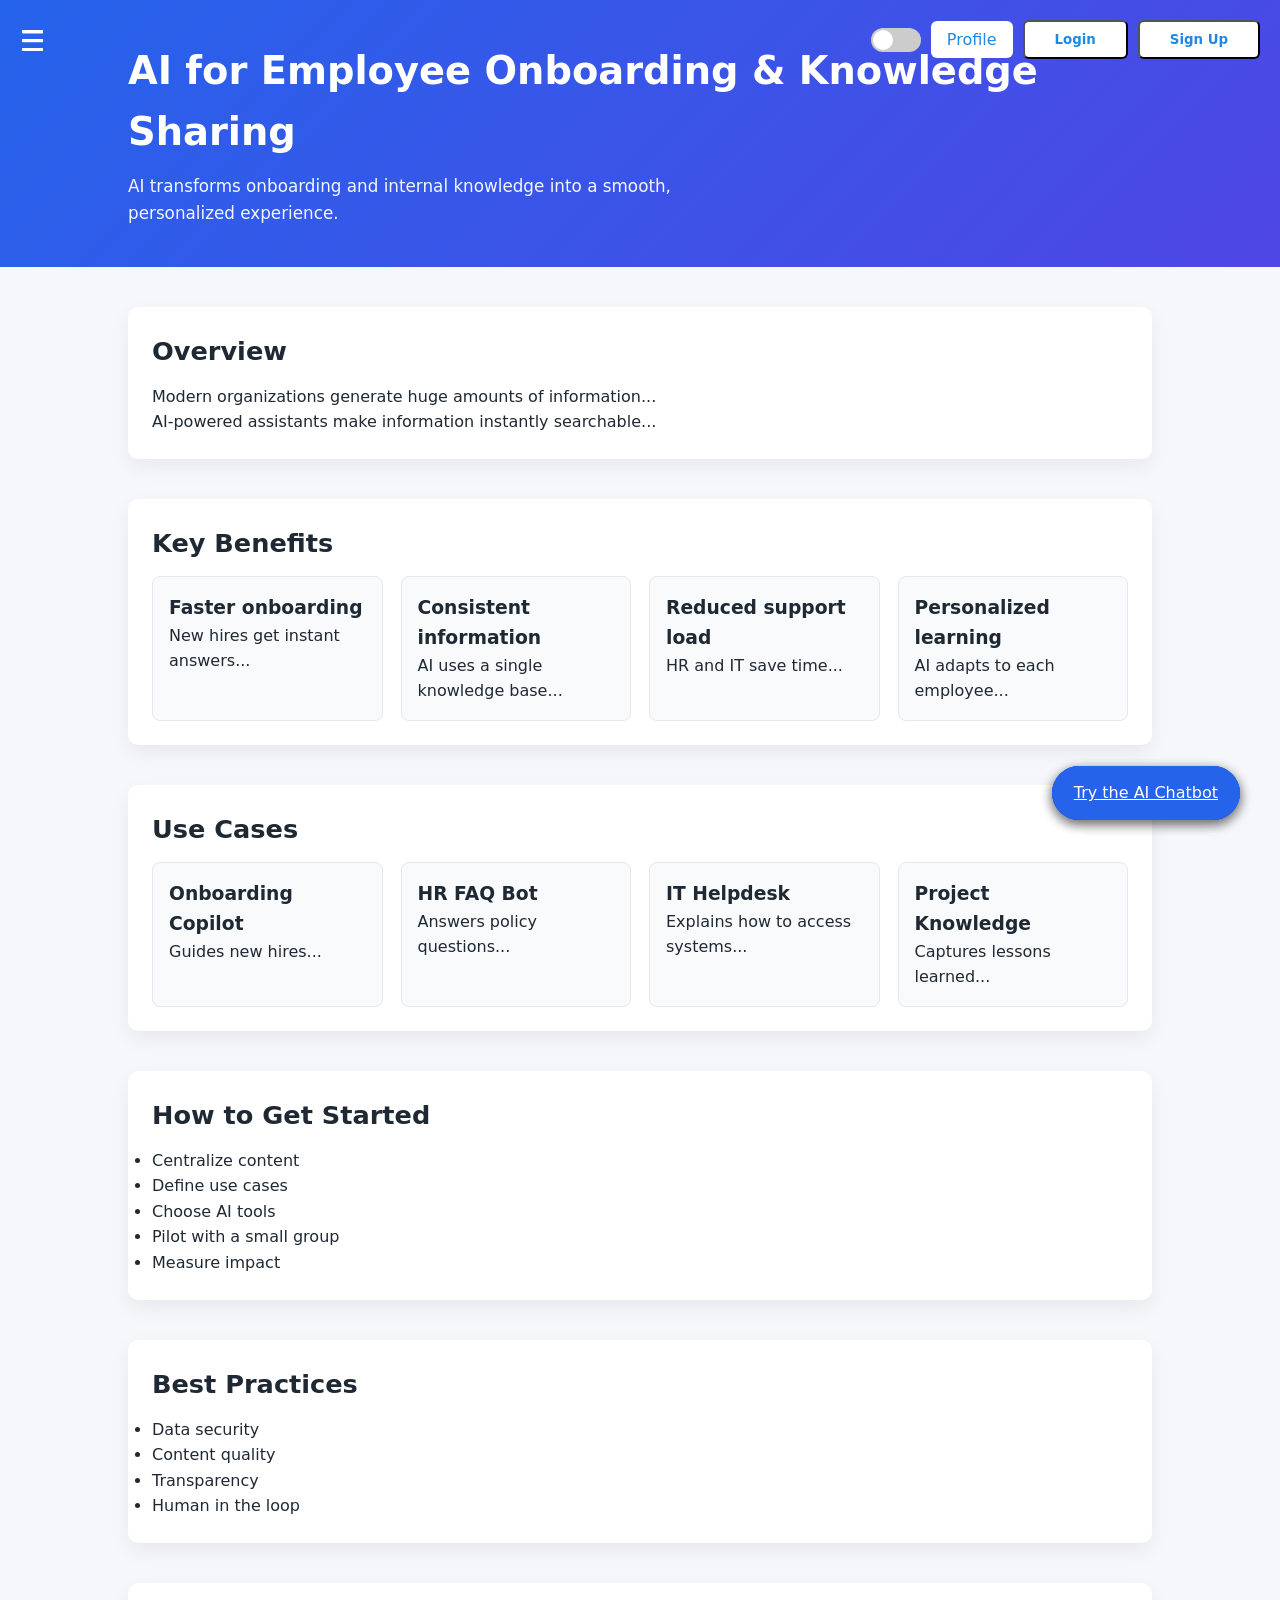
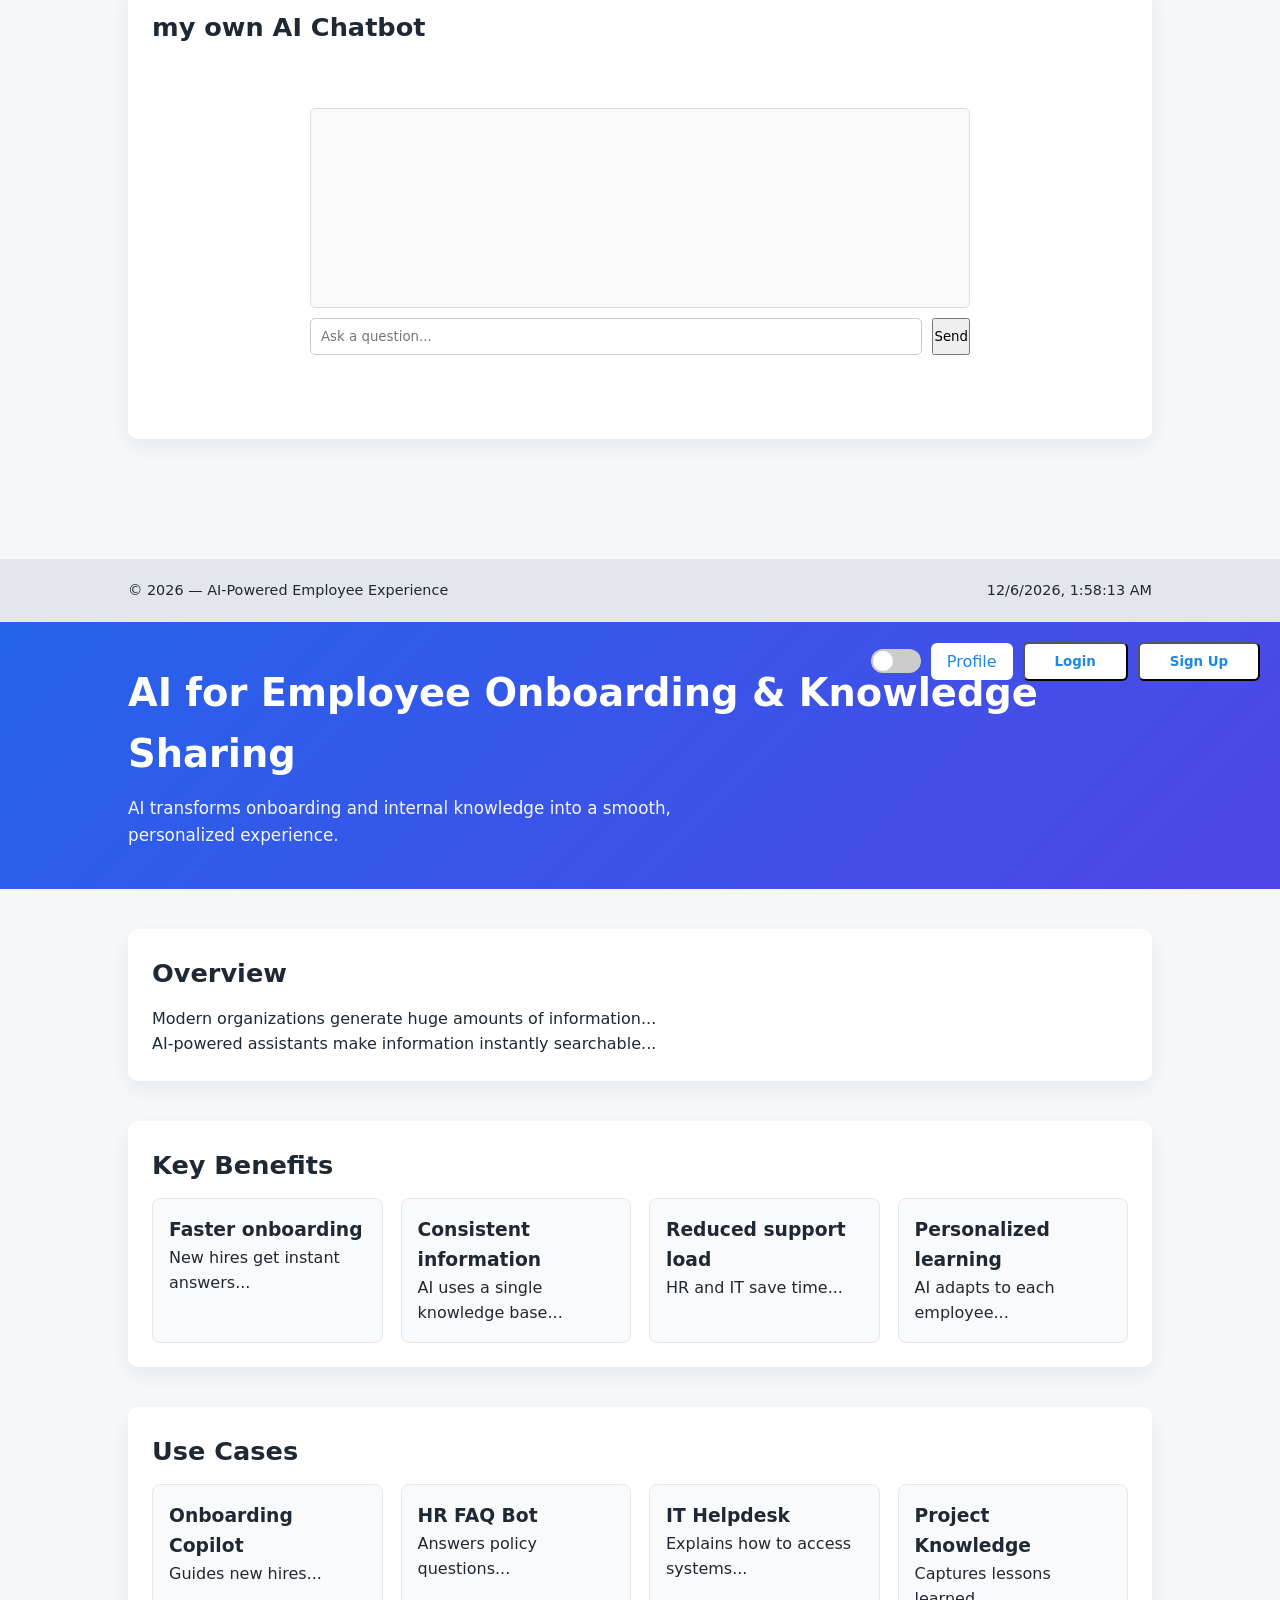
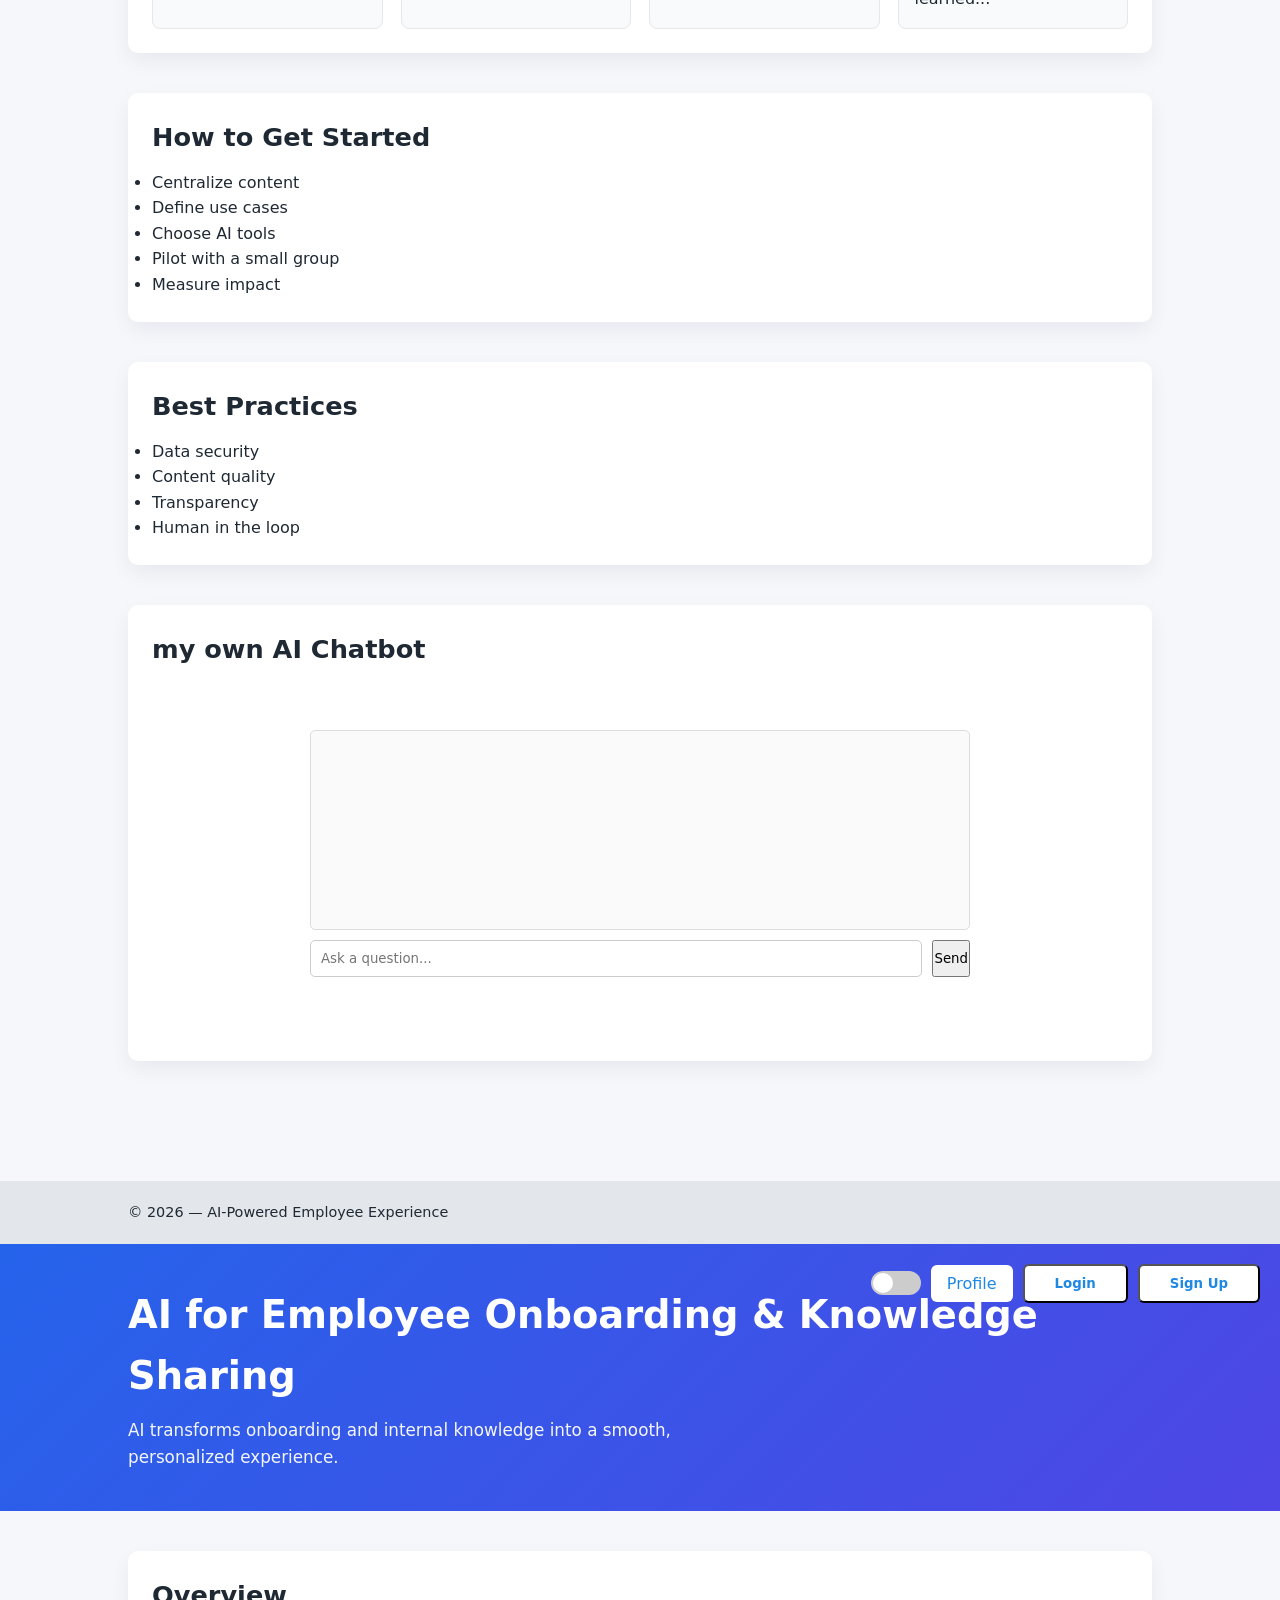
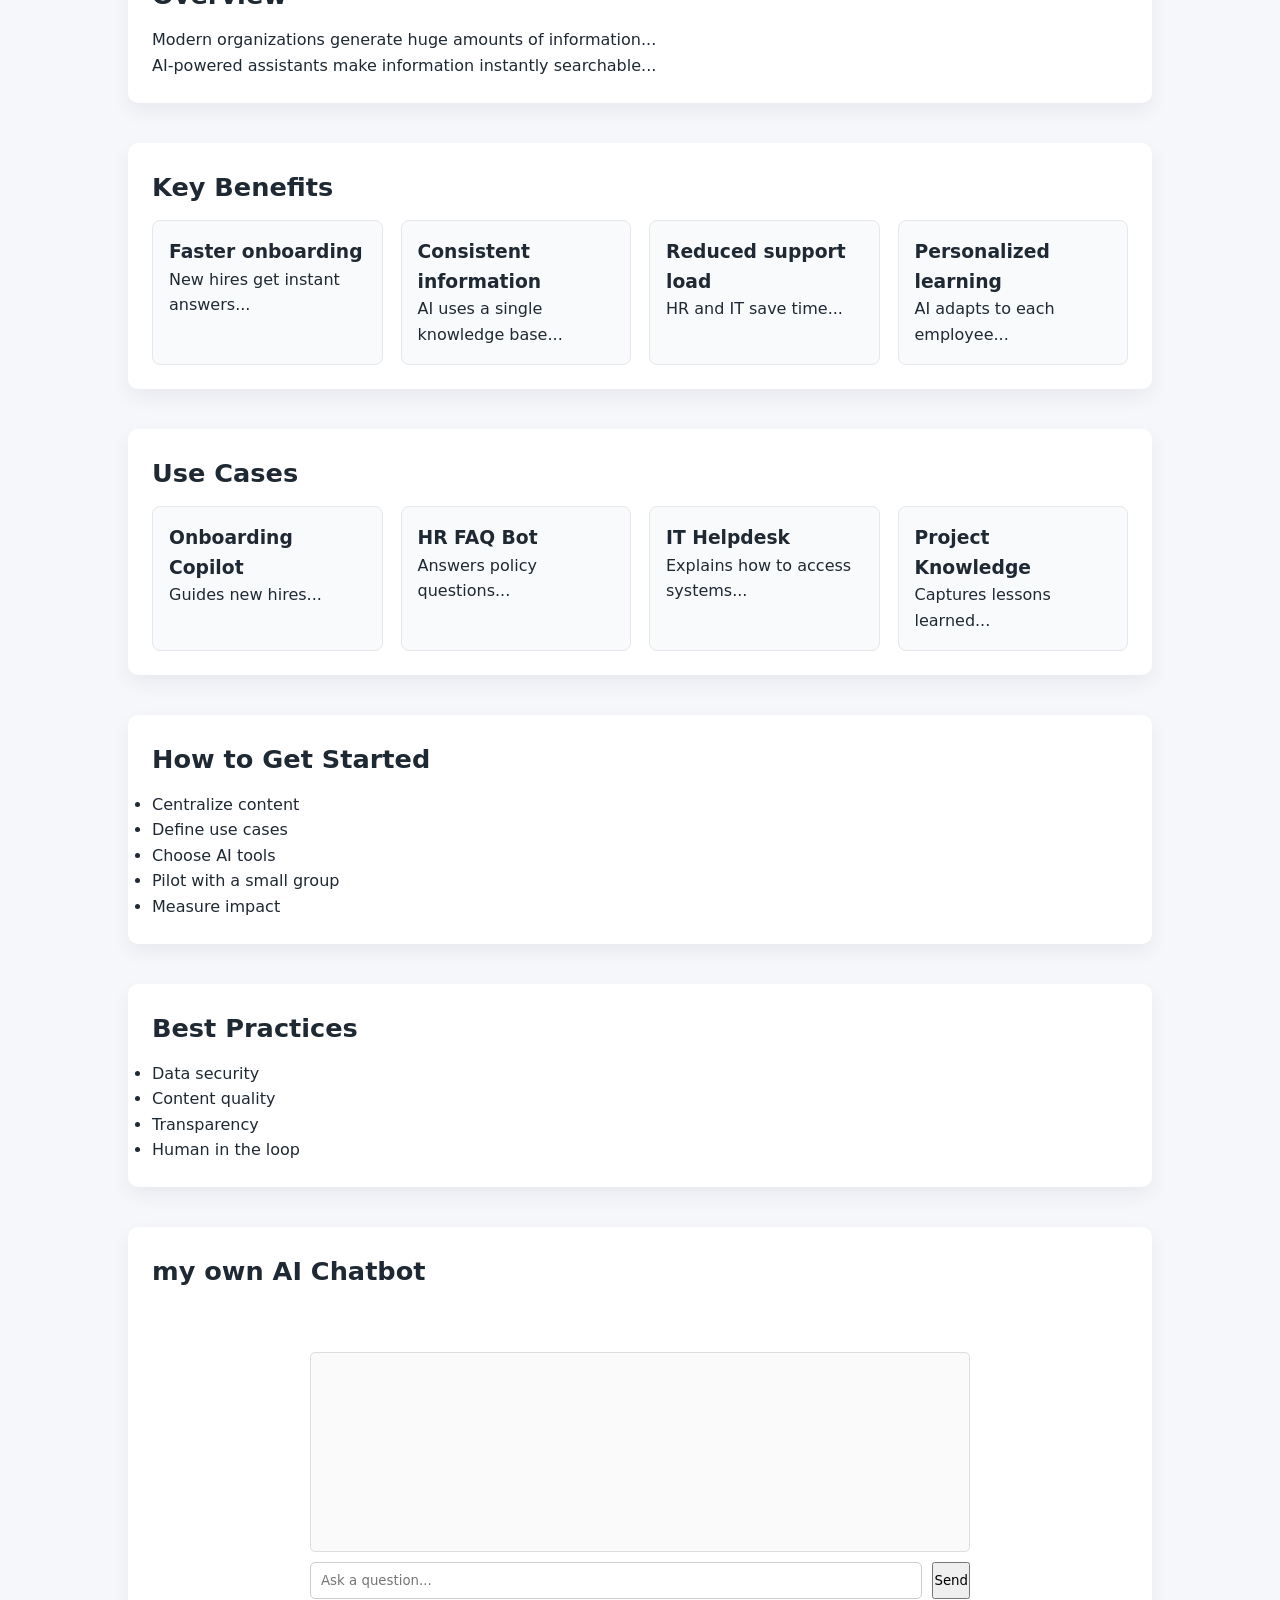
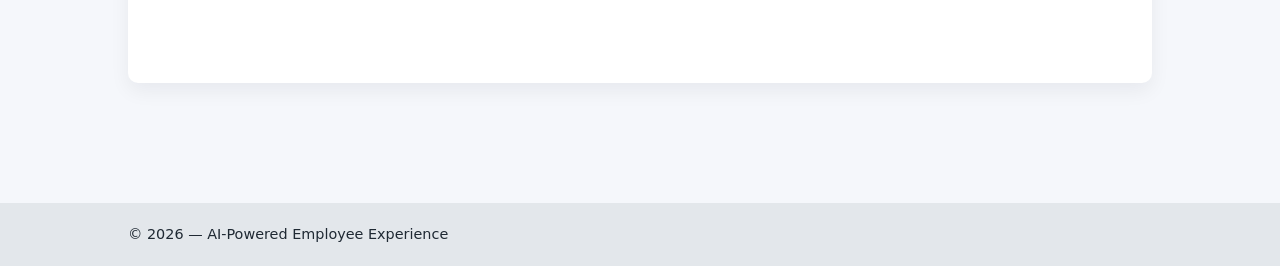
==== commit 6a0b38ad: "update1" ====
--- a/index.html
+++ b/index.html
@@ -195,3 +195,398 @@
 
 </body>
 </html>
+<!DOCTYPE html>
+<html lang="en">
+<head>
+  <meta charset="UTF-8" />
+  <meta name="viewport" content="width=device-width, initial-scale=1.0" />
+  <title>AI Employee Experience</title>
+  <link rel="stylesheet" href="style.css" />
+</head>
+
+<body>
+
+<!-- SIDEBAR -->
+<div class="menu-icon" onclick="toggleSidebar()">☰</div>
+
+<div class="sidebar-overlay" id="sidebarOverlay" onclick="toggleSidebar()"></div>
+
+<div class="sidebar" id="sidebar">
+  <h2>Menu</h2>
+  <a href="#overview">Overview</a>
+  <a href="#benefits">Benefits</a>
+  <a href="#use-cases">Use Cases</a>
+  <a href="#implementation">Implementation</a>
+  <a href="#best-practices">Best Practices</a>
+  <a href="#chatbot">Chatbot</a>
+</div>
+
+<!-- MENU ICON -->
+<div class="menu-icon" onclick="toggleSidebar()">☰</div>
+
+<header>
+  <div class="header-controls">
+    <div class="toggle-switch" onclick="toggleDarkMode()"><div class="circle"></div></div>
+
+    <div class="profile">
+      <div class="profile-btn" onclick="toggleDropdown()">Profile</div>
+      <div class="dropdown" id="dropdown">
+        <a href="#">My Account</a>
+        <a href="#">Settings</a>
+        <a href="#">Logout</a>
+      </div>
+    </div>
+
+    <button onclick="openPopup('login')">Login</button>
+    <button onclick="openPopup('signup')">Sign Up</button>
+  </div>
+
+  <h1>AI for Employee Onboarding & Knowledge Sharing</h1>
+  <p>AI transforms onboarding and internal knowledge into a smooth, personalized experience.</p>
+
+  <a href="#chatbot" class="chat-btn" style="margin: 40px auto; display: block; width: max-content;">
+   Try the AI Chatbot
+   </a>
+</header>
+
+<main>
+  <!-- Your informational sections -->
+  <section id="overview">
+    <h2>Overview</h2>
+    <p>Modern organizations generate huge amounts of information...</p>
+    <p>AI-powered assistants make information instantly searchable...</p>
+  </section>
+
+  <section id="benefits">
+    <h2>Key Benefits</h2>
+    <div class="grid">
+      <div class="card"><h3>Faster onboarding</h3><p>New hires get instant answers...</p></div>
+      <div class="card"><h3>Consistent information</h3><p>AI uses a single knowledge base...</p></div>
+      <div class="card"><h3>Reduced support load</h3><p>HR and IT save time...</p></div>
+      <div class="card"><h3>Personalized learning</h3><p>AI adapts to each employee...</p></div>
+    </div>
+  </section>
+
+  <section id="use-cases">
+    <h2>Use Cases</h2>
+    <div class="grid">
+      <div class="card"><h3>Onboarding Copilot</h3><p>Guides new hires...</p></div>
+      <div class="card"><h3>HR FAQ Bot</h3><p>Answers policy questions...</p></div>
+      <div class="card"><h3>IT Helpdesk</h3><p>Explains how to access systems...</p></div>
+      <div class="card"><h3>Project Knowledge</h3><p>Captures lessons learned...</p></div>
+    </div>
+  </section>
+
+  <section id="implementation">
+    <h2>How to Get Started</h2>
+    <ul>
+      <li>Centralize content</li>
+      <li>Define use cases</li>
+      <li>Choose AI tools</li>
+      <li>Pilot with a small group</li>
+      <li>Measure impact</li>
+    </ul>
+  </section>
+
+  <section id="best-practices">
+    <h2>Best Practices</h2>
+    <ul>
+      <li>Data security</li>
+      <li>Content quality</li>
+      <li>Transparency</li>
+      <li>Human in the loop</li>
+    </ul>
+  </section>
+
+  <!-- CHATBOT SECTION -->
+  <section id="chatbot">
+    <h2>my own AI Chatbot</h2>
+    
+    <div class="chat-box">
+      <div class="chat-log" id="chatLog"></div>
+      <div class="input-row">
+        <input id="userInput" placeholder="Ask a question...">
+        <button onclick="sendMessage()">Send</button>
+      </div>
+    </div>
+  </section>
+</main>
+
+<footer>
+  <div>© 2026 — AI‑Powered Employee Experience</div>
+  <div id="clock"></div>
+</footer>
+
+<!-- POPUP -->
+<div class="popup-bg" id="popupBg">
+  <div class="popup">
+    <h2 id="popupTitle"></h2>
+    <input type="text" placeholder="Email">
+    <input type="password" placeholder="Password">
+    <button style="width:100%;">Submit</button>
+    <br><br>
+    <button onclick="closePopup()" style="background:#ccc; color:black;">Close</button>
+  </div>
+</div>
+
+<script>
+/* SIDEBAR */
+function toggleSidebar() {
+  const sidebar = document.getElementById("sidebar");
+  const overlay = document.getElementById("sidebarOverlay");
+
+  sidebar.classList.toggle("open");
+  overlay.classList.toggle("show");
+  document.body.classList.toggle("sidebar-open");
+}
+
+/* DARK MODE */
+function toggleDarkMode(){ document.body.classList.toggle("dark"); }
+
+/* PROFILE DROPDOWN */
+function toggleDropdown(){
+  const d=document.getElementById("dropdown");
+  d.style.display=d.style.display==="block"?"none":"block";
+}
+
+/* POPUP */
+function openPopup(type){
+  document.getElementById("popupBg").style.display="flex";
+  document.getElementById("popupTitle").textContent=type==="login"?"Login":"Sign Up";
+}
+function closePopup(){ document.getElementById("popupBg").style.display="none"; }
+
+/* CHATBOT */
+function sendMessage(){
+  const input=document.getElementById("userInput");
+  const log=document.getElementById("chatLog");
+  const text=input.value.trim();
+  if(!text) return;
+
+  log.innerHTML+=`<div><strong>You:</strong> ${text}</div>`;
+
+  setTimeout(()=>{
+    log.innerHTML+=`<div><strong>AI:</strong> ${getAIResponse(text)}</div>`;
+    log.scrollTop=log.scrollHeight;
+  },400);
+
+  input.value="";
+}
+
+function getAIResponse(q){
+  q=q.toLowerCase().trim();
+  if(q==="hello") return "Hello! How can I help you today?";
+  if(q==="hi") return "Hi! What would you like to know?";
+  if(q==="hey") return "Hey! How can I assist you?";
+  if(q.includes("leave")) return "You can request leave through the HR portal.";
+  if(q.includes("benefits")) return "You can view your benefits in the HR system.";
+  if(q.includes("onboarding")) return "Onboarding includes training, setup, and team introductions.";
+  if(q.includes("abhishek")) return "hello sir , how may i help you";
+  return "This is a demo response showing how AI can answer internal questions instantly.";
+}
+
+/* CLOCK */
+function updateClock(){ document.getElementById("clock").textContent=new Date().toLocaleString(); }
+setInterval(updateClock,1000); updateClock();
+</script>
+
+</body>
+</html>
+
+<!DOCTYPE html>
+<html lang="en">
+<head>
+  <meta charset="UTF-8" />
+  <meta name="viewport" content="width=device-width, initial-scale=1.0" />
+  <title>AI Employee Experience</title>
+  <link rel="stylesheet" href="style.css" />
+</head>
+
+<body>
+
+<!-- SIDEBAR -->
+<div class="menu-icon" onclick="toggleSidebar()">☰</div>
+
+<div class="sidebar-overlay" id="sidebarOverlay" onclick="toggleSidebar()"></div>
+
+<div class="sidebar" id="sidebar">
+  <h2>Menu</h2>
+  <a href="#overview">Overview</a>
+  <a href="#benefits">Benefits</a>
+  <a href="#use-cases">Use Cases</a>
+  <a href="#implementation">Implementation</a>
+  <a href="#best-practices">Best Practices</a>
+  <a href="#chatbot">Chatbot</a>
+</div>
+
+<!-- MENU ICON -->
+<div class="menu-icon" onclick="toggleSidebar()">☰</div>
+
+<header>
+  <div class="header-controls">
+    <div class="toggle-switch" onclick="toggleDarkMode()"><div class="circle"></div></div>
+
+    <div class="profile">
+      <div class="profile-btn" onclick="toggleDropdown()">Profile</div>
+      <div class="dropdown" id="dropdown">
+        <a href="#">My Account</a>
+        <a href="#">Settings</a>
+        <a href="#">Logout</a>
+      </div>
+    </div>
+
+    <button onclick="openPopup('login')">Login</button>
+    <button onclick="openPopup('signup')">Sign Up</button>
+  </div>
+
+  <h1>AI for Employee Onboarding & Knowledge Sharing</h1>
+  <p>AI transforms onboarding and internal knowledge into a smooth, personalized experience.</p>
+
+  <a href="#chatbot" class="chat-btn" style="margin: 40px auto; display: block; width: max-content;">
+   Try the AI Chatbot
+   </a>
+</header>
+
+<main>
+  <!-- Your informational sections -->
+  <section id="overview">
+    <h2>Overview</h2>
+    <p>Modern organizations generate huge amounts of information...</p>
+    <p>AI-powered assistants make information instantly searchable...</p>
+  </section>
+
+  <section id="benefits">
+    <h2>Key Benefits</h2>
+    <div class="grid">
+      <div class="card"><h3>Faster onboarding</h3><p>New hires get instant answers...</p></div>
+      <div class="card"><h3>Consistent information</h3><p>AI uses a single knowledge base...</p></div>
+      <div class="card"><h3>Reduced support load</h3><p>HR and IT save time...</p></div>
+      <div class="card"><h3>Personalized learning</h3><p>AI adapts to each employee...</p></div>
+    </div>
+  </section>
+
+  <section id="use-cases">
+    <h2>Use Cases</h2>
+    <div class="grid">
+      <div class="card"><h3>Onboarding Copilot</h3><p>Guides new hires...</p></div>
+      <div class="card"><h3>HR FAQ Bot</h3><p>Answers policy questions...</p></div>
+      <div class="card"><h3>IT Helpdesk</h3><p>Explains how to access systems...</p></div>
+      <div class="card"><h3>Project Knowledge</h3><p>Captures lessons learned...</p></div>
+    </div>
+  </section>
+
+  <section id="implementation">
+    <h2>How to Get Started</h2>
+    <ul>
+      <li>Centralize content</li>
+      <li>Define use cases</li>
+      <li>Choose AI tools</li>
+      <li>Pilot with a small group</li>
+      <li>Measure impact</li>
+    </ul>
+  </section>
+
+  <section id="best-practices">
+    <h2>Best Practices</h2>
+    <ul>
+      <li>Data security</li>
+      <li>Content quality</li>
+      <li>Transparency</li>
+      <li>Human in the loop</li>
+    </ul>
+  </section>
+
+  <!-- CHATBOT SECTION -->
+  <section id="chatbot">
+    <h2>my own AI Chatbot</h2>
+    
+    <div class="chat-box">
+      <div class="chat-log" id="chatLog"></div>
+      <div class="input-row">
+        <input id="userInput" placeholder="Ask a question...">
+        <button onclick="sendMessage()">Send</button>
+      </div>
+    </div>
+  </section>
+</main>
+
+<footer>
+  <div>© 2026 — AI‑Powered Employee Experience</div>
+  <div id="clock"></div>
+</footer>
+
+<!-- POPUP -->
+<div class="popup-bg" id="popupBg">
+  <div class="popup">
+    <h2 id="popupTitle"></h2>
+    <input type="text" placeholder="Email">
+    <input type="password" placeholder="Password">
+    <button style="width:100%;">Submit</button>
+    <br><br>
+    <button onclick="closePopup()" style="background:#ccc; color:black;">Close</button>
+  </div>
+</div>
+
+<script>
+/* SIDEBAR */
+function toggleSidebar() {
+  const sidebar = document.getElementById("sidebar");
+  const overlay = document.getElementById("sidebarOverlay");
+
+  sidebar.classList.toggle("open");
+  overlay.classList.toggle("show");
+  document.body.classList.toggle("sidebar-open");
+}
+
+/* DARK MODE */
+function toggleDarkMode(){ document.body.classList.toggle("dark"); }
+
+/* PROFILE DROPDOWN */
+function toggleDropdown(){
+  const d=document.getElementById("dropdown");
+  d.style.display=d.style.display==="block"?"none":"block";
+}
+
+/* POPUP */
+function openPopup(type){
+  document.getElementById("popupBg").style.display="flex";
+  document.getElementById("popupTitle").textContent=type==="login"?"Login":"Sign Up";
+}
+function closePopup(){ document.getElementById("popupBg").style.display="none"; }
+
+/* CHATBOT */
+function sendMessage(){
+  const input=document.getElementById("userInput");
+  const log=document.getElementById("chatLog");
+  const text=input.value.trim();
+  if(!text) return;
+
+  log.innerHTML+=`<div><strong>You:</strong> ${text}</div>`;
+
+  setTimeout(()=>{
+    log.innerHTML+=`<div><strong>AI:</strong> ${getAIResponse(text)}</div>`;
+    log.scrollTop=log.scrollHeight;
+  },400);
+
+  input.value="";
+}
+
+function getAIResponse(q){
+  q=q.toLowerCase().trim();
+  if(q==="hello") return "Hello! How can I help you today?";
+  if(q==="hi") return "Hi! What would you like to know?";
+  if(q==="hey") return "Hey! How can I assist you?";
+  if(q.includes("leave")) return "You can request leave through the HR portal.";
+  if(q.includes("benefits")) return "You can view your benefits in the HR system.";
+  if(q.includes("onboarding")) return "Onboarding includes training, setup, and team introductions.";
+  if(q.includes("abhishek")) return "hello sir , how may i help you";
+  return "This is a demo response showing how AI can answer internal questions instantly.";
+}
+
+/* CLOCK */
+function updateClock(){ document.getElementById("clock").textContent=new Date().toLocaleString(); }
+setInterval(updateClock,1000); updateClock();
+</script>
+
+</body>
+</html>
--- a/style.css
+++ b/style.css
@@ -53,9 +53,9 @@
   opacity: 0.95;
 }
 .chat-btn{
-  position: fixed;
-  bottom: 1px;
-  right: 20px;
+   position: fixed;
+  bottom: 40px;
+  right: 40px;
   background: #2563eb;
   color: white;
   padding: 14px 22px;
@@ -390,42 +390,7 @@
 .input-row {
   display: flex;
   gap: 10px;
-  
-}
-.input-row button {
-  padding: 12px 26px;       /* Bigger button */
-  font-size: 1rem;          /* Larger text */
-  border-radius: 8px;       /* Softer corners */
-  background: #1e88e5;      /* Your theme color */
-  color: white;
-  border: none;
-  cursor: pointer;
-  font-weight: 600;
-  transition: 0.2s ease;
-}
-
-.input-row button:hover {
-  background: #1565c0;      /* Slightly darker on hover */
-  transform: scale(1.05);   /* Small hover animation */
-}
-body.dark input-row button
-{
-   padding: 12px 26px;       /* Bigger button */
-  font-size: 1rem;          /* Larger text */
-  border-radius: 8px;       /* Softer corners */
-  background: #151f28;      /* Your theme color */
-  color: white;
-  border: none;
-  cursor: pointer;
-  font-weight: 600;
-  transition: 0.2s ease;
-}
-body.dark input-row button:hover
-{
-   background: #202d3b;      /* Slightly darker on hover */
-  transform: scale(1.05);   /* Small hover animation */
-}
-
+}
 .input-row input {
   flex: 1;
   padding: 10px;
--- a/style.css
+++ b/style.css
@@ -53,9 +53,9 @@
   opacity: 0.95;
 }
 .chat-btn{
-  position: fixed;
-  bottom: 1px;
-  right: 20px;
+   position: fixed;
+  bottom: 40px;
+  right: 40px;
   background: #2563eb;
   color: white;
   padding: 14px 22px;
@@ -390,42 +390,7 @@
 .input-row {
   display: flex;
   gap: 10px;
-  
-}
-.input-row button {
-  padding: 12px 26px;       /* Bigger button */
-  font-size: 1rem;          /* Larger text */
-  border-radius: 8px;       /* Softer corners */
-  background: #1e88e5;      /* Your theme color */
-  color: white;
-  border: none;
-  cursor: pointer;
-  font-weight: 600;
-  transition: 0.2s ease;
-}
-
-.input-row button:hover {
-  background: #1565c0;      /* Slightly darker on hover */
-  transform: scale(1.05);   /* Small hover animation */
-}
-body.dark input-row button
-{
-   padding: 12px 26px;       /* Bigger button */
-  font-size: 1rem;          /* Larger text */
-  border-radius: 8px;       /* Softer corners */
-  background: #151f28;      /* Your theme color */
-  color: white;
-  border: none;
-  cursor: pointer;
-  font-weight: 600;
-  transition: 0.2s ease;
-}
-body.dark input-row button:hover
-{
-   background: #202d3b;      /* Slightly darker on hover */
-  transform: scale(1.05);   /* Small hover animation */
-}
-
+}
 .input-row input {
   flex: 1;
   padding: 10px;
--- a/style.css
+++ b/style.css
@@ -53,9 +53,9 @@
   opacity: 0.95;
 }
 .chat-btn{
-  position: fixed;
-  bottom: 1px;
-  right: 20px;
+   position: fixed;
+  bottom: 40px;
+  right: 40px;
   background: #2563eb;
   color: white;
   padding: 14px 22px;
@@ -390,42 +390,7 @@
 .input-row {
   display: flex;
   gap: 10px;
-  
-}
-.input-row button {
-  padding: 12px 26px;       /* Bigger button */
-  font-size: 1rem;          /* Larger text */
-  border-radius: 8px;       /* Softer corners */
-  background: #1e88e5;      /* Your theme color */
-  color: white;
-  border: none;
-  cursor: pointer;
-  font-weight: 600;
-  transition: 0.2s ease;
-}
-
-.input-row button:hover {
-  background: #1565c0;      /* Slightly darker on hover */
-  transform: scale(1.05);   /* Small hover animation */
-}
-body.dark input-row button
-{
-   padding: 12px 26px;       /* Bigger button */
-  font-size: 1rem;          /* Larger text */
-  border-radius: 8px;       /* Softer corners */
-  background: #151f28;      /* Your theme color */
-  color: white;
-  border: none;
-  cursor: pointer;
-  font-weight: 600;
-  transition: 0.2s ease;
-}
-body.dark input-row button:hover
-{
-   background: #202d3b;      /* Slightly darker on hover */
-  transform: scale(1.05);   /* Small hover animation */
-}
-
+}
 .input-row input {
   flex: 1;
   padding: 10px;
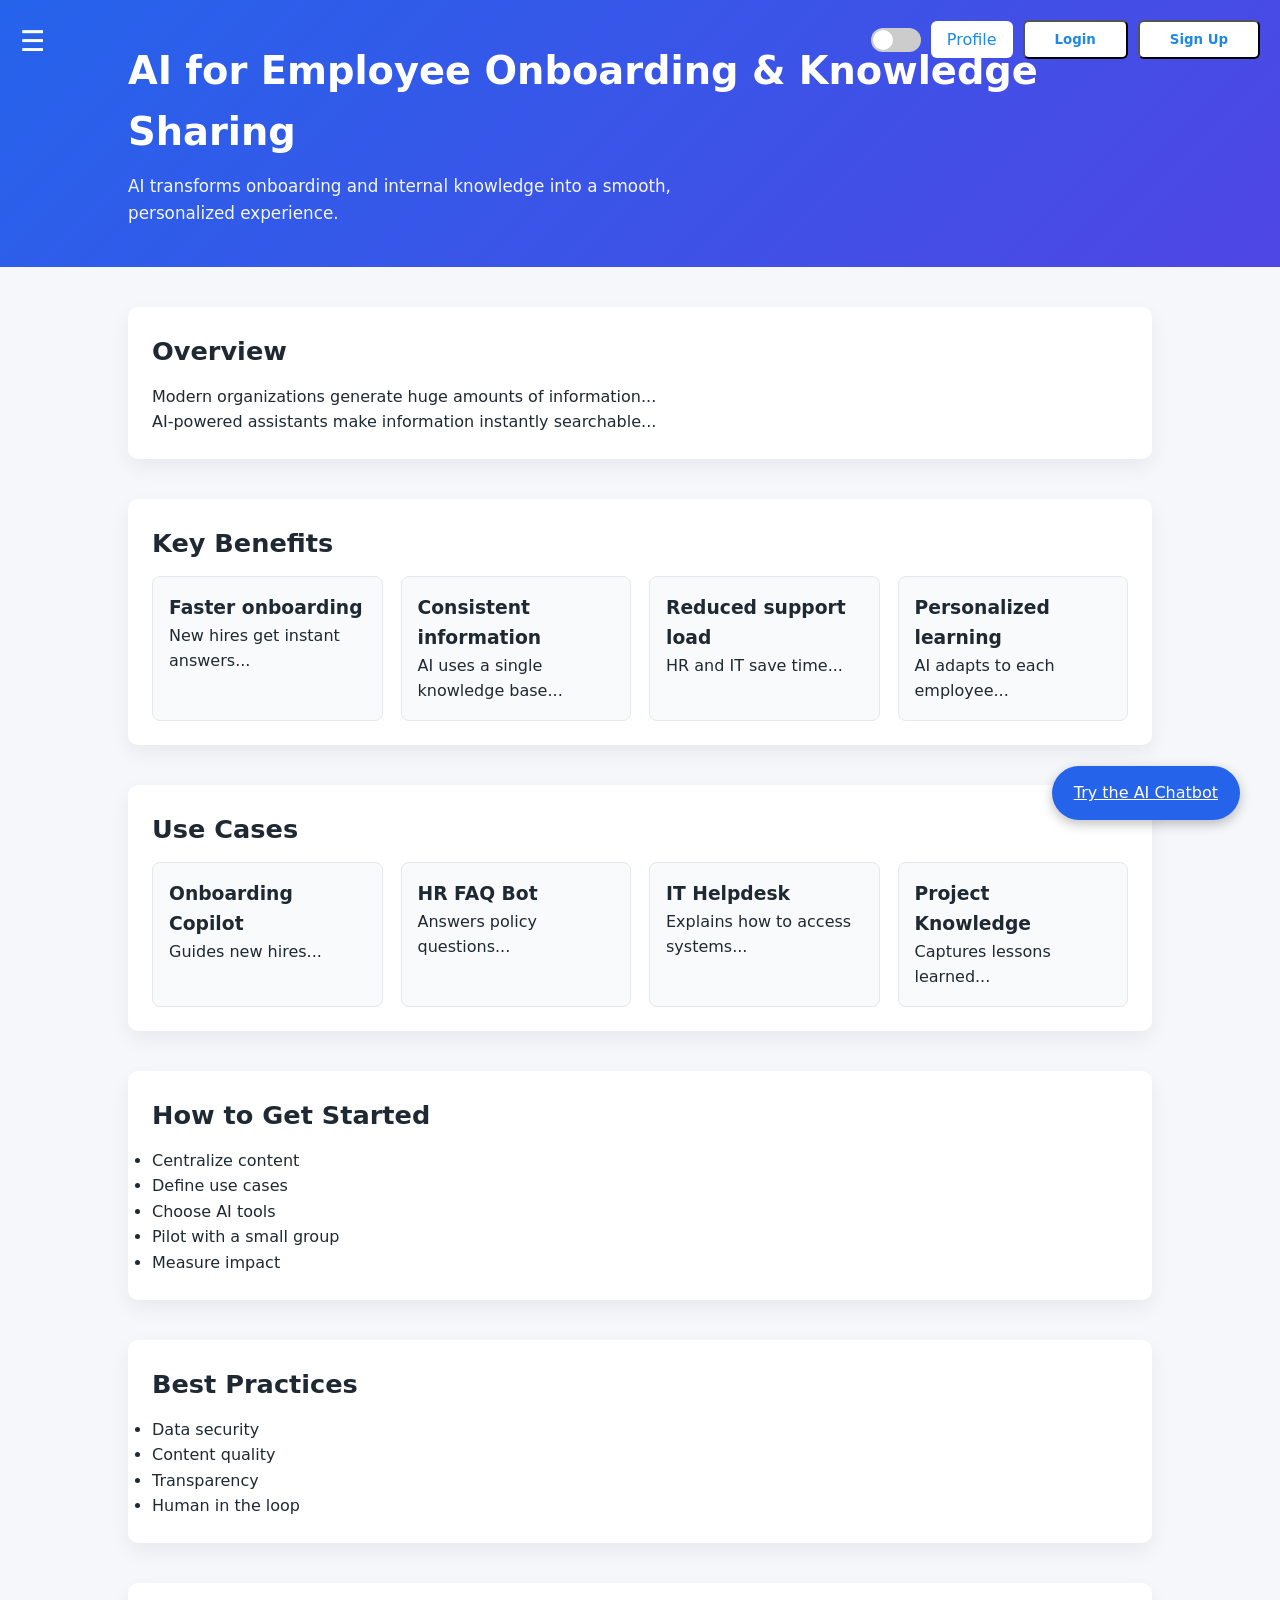
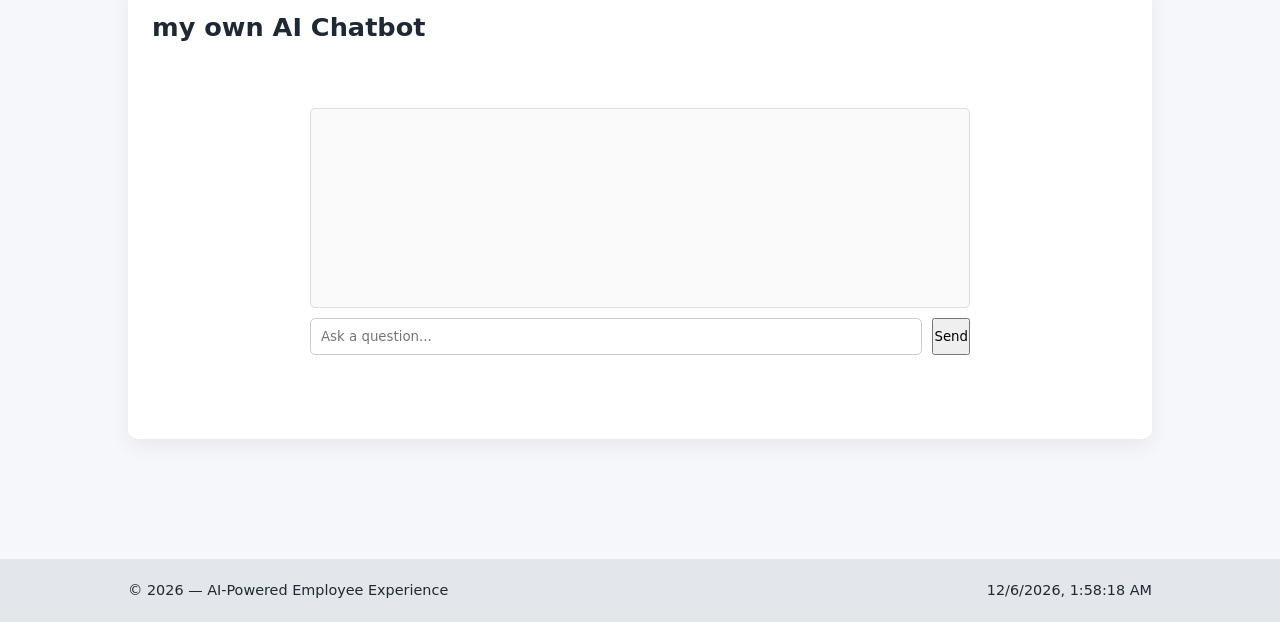
==== commit 5ddd04b3: "update2" ====
--- a/index.html
+++ b/index.html
@@ -195,398 +195,3 @@
 
 </body>
 </html>
-<!DOCTYPE html>
-<html lang="en">
-<head>
-  <meta charset="UTF-8" />
-  <meta name="viewport" content="width=device-width, initial-scale=1.0" />
-  <title>AI Employee Experience</title>
-  <link rel="stylesheet" href="style.css" />
-</head>
-
-<body>
-
-<!-- SIDEBAR -->
-<div class="menu-icon" onclick="toggleSidebar()">☰</div>
-
-<div class="sidebar-overlay" id="sidebarOverlay" onclick="toggleSidebar()"></div>
-
-<div class="sidebar" id="sidebar">
-  <h2>Menu</h2>
-  <a href="#overview">Overview</a>
-  <a href="#benefits">Benefits</a>
-  <a href="#use-cases">Use Cases</a>
-  <a href="#implementation">Implementation</a>
-  <a href="#best-practices">Best Practices</a>
-  <a href="#chatbot">Chatbot</a>
-</div>
-
-<!-- MENU ICON -->
-<div class="menu-icon" onclick="toggleSidebar()">☰</div>
-
-<header>
-  <div class="header-controls">
-    <div class="toggle-switch" onclick="toggleDarkMode()"><div class="circle"></div></div>
-
-    <div class="profile">
-      <div class="profile-btn" onclick="toggleDropdown()">Profile</div>
-      <div class="dropdown" id="dropdown">
-        <a href="#">My Account</a>
-        <a href="#">Settings</a>
-        <a href="#">Logout</a>
-      </div>
-    </div>
-
-    <button onclick="openPopup('login')">Login</button>
-    <button onclick="openPopup('signup')">Sign Up</button>
-  </div>
-
-  <h1>AI for Employee Onboarding & Knowledge Sharing</h1>
-  <p>AI transforms onboarding and internal knowledge into a smooth, personalized experience.</p>
-
-  <a href="#chatbot" class="chat-btn" style="margin: 40px auto; display: block; width: max-content;">
-   Try the AI Chatbot
-   </a>
-</header>
-
-<main>
-  <!-- Your informational sections -->
-  <section id="overview">
-    <h2>Overview</h2>
-    <p>Modern organizations generate huge amounts of information...</p>
-    <p>AI-powered assistants make information instantly searchable...</p>
-  </section>
-
-  <section id="benefits">
-    <h2>Key Benefits</h2>
-    <div class="grid">
-      <div class="card"><h3>Faster onboarding</h3><p>New hires get instant answers...</p></div>
-      <div class="card"><h3>Consistent information</h3><p>AI uses a single knowledge base...</p></div>
-      <div class="card"><h3>Reduced support load</h3><p>HR and IT save time...</p></div>
-      <div class="card"><h3>Personalized learning</h3><p>AI adapts to each employee...</p></div>
-    </div>
-  </section>
-
-  <section id="use-cases">
-    <h2>Use Cases</h2>
-    <div class="grid">
-      <div class="card"><h3>Onboarding Copilot</h3><p>Guides new hires...</p></div>
-      <div class="card"><h3>HR FAQ Bot</h3><p>Answers policy questions...</p></div>
-      <div class="card"><h3>IT Helpdesk</h3><p>Explains how to access systems...</p></div>
-      <div class="card"><h3>Project Knowledge</h3><p>Captures lessons learned...</p></div>
-    </div>
-  </section>
-
-  <section id="implementation">
-    <h2>How to Get Started</h2>
-    <ul>
-      <li>Centralize content</li>
-      <li>Define use cases</li>
-      <li>Choose AI tools</li>
-      <li>Pilot with a small group</li>
-      <li>Measure impact</li>
-    </ul>
-  </section>
-
-  <section id="best-practices">
-    <h2>Best Practices</h2>
-    <ul>
-      <li>Data security</li>
-      <li>Content quality</li>
-      <li>Transparency</li>
-      <li>Human in the loop</li>
-    </ul>
-  </section>
-
-  <!-- CHATBOT SECTION -->
-  <section id="chatbot">
-    <h2>my own AI Chatbot</h2>
-    
-    <div class="chat-box">
-      <div class="chat-log" id="chatLog"></div>
-      <div class="input-row">
-        <input id="userInput" placeholder="Ask a question...">
-        <button onclick="sendMessage()">Send</button>
-      </div>
-    </div>
-  </section>
-</main>
-
-<footer>
-  <div>© 2026 — AI‑Powered Employee Experience</div>
-  <div id="clock"></div>
-</footer>
-
-<!-- POPUP -->
-<div class="popup-bg" id="popupBg">
-  <div class="popup">
-    <h2 id="popupTitle"></h2>
-    <input type="text" placeholder="Email">
-    <input type="password" placeholder="Password">
-    <button style="width:100%;">Submit</button>
-    <br><br>
-    <button onclick="closePopup()" style="background:#ccc; color:black;">Close</button>
-  </div>
-</div>
-
-<script>
-/* SIDEBAR */
-function toggleSidebar() {
-  const sidebar = document.getElementById("sidebar");
-  const overlay = document.getElementById("sidebarOverlay");
-
-  sidebar.classList.toggle("open");
-  overlay.classList.toggle("show");
-  document.body.classList.toggle("sidebar-open");
-}
-
-/* DARK MODE */
-function toggleDarkMode(){ document.body.classList.toggle("dark"); }
-
-/* PROFILE DROPDOWN */
-function toggleDropdown(){
-  const d=document.getElementById("dropdown");
-  d.style.display=d.style.display==="block"?"none":"block";
-}
-
-/* POPUP */
-function openPopup(type){
-  document.getElementById("popupBg").style.display="flex";
-  document.getElementById("popupTitle").textContent=type==="login"?"Login":"Sign Up";
-}
-function closePopup(){ document.getElementById("popupBg").style.display="none"; }
-
-/* CHATBOT */
-function sendMessage(){
-  const input=document.getElementById("userInput");
-  const log=document.getElementById("chatLog");
-  const text=input.value.trim();
-  if(!text) return;
-
-  log.innerHTML+=`<div><strong>You:</strong> ${text}</div>`;
-
-  setTimeout(()=>{
-    log.innerHTML+=`<div><strong>AI:</strong> ${getAIResponse(text)}</div>`;
-    log.scrollTop=log.scrollHeight;
-  },400);
-
-  input.value="";
-}
-
-function getAIResponse(q){
-  q=q.toLowerCase().trim();
-  if(q==="hello") return "Hello! How can I help you today?";
-  if(q==="hi") return "Hi! What would you like to know?";
-  if(q==="hey") return "Hey! How can I assist you?";
-  if(q.includes("leave")) return "You can request leave through the HR portal.";
-  if(q.includes("benefits")) return "You can view your benefits in the HR system.";
-  if(q.includes("onboarding")) return "Onboarding includes training, setup, and team introductions.";
-  if(q.includes("abhishek")) return "hello sir , how may i help you";
-  return "This is a demo response showing how AI can answer internal questions instantly.";
-}
-
-/* CLOCK */
-function updateClock(){ document.getElementById("clock").textContent=new Date().toLocaleString(); }
-setInterval(updateClock,1000); updateClock();
-</script>
-
-</body>
-</html>
-
-<!DOCTYPE html>
-<html lang="en">
-<head>
-  <meta charset="UTF-8" />
-  <meta name="viewport" content="width=device-width, initial-scale=1.0" />
-  <title>AI Employee Experience</title>
-  <link rel="stylesheet" href="style.css" />
-</head>
-
-<body>
-
-<!-- SIDEBAR -->
-<div class="menu-icon" onclick="toggleSidebar()">☰</div>
-
-<div class="sidebar-overlay" id="sidebarOverlay" onclick="toggleSidebar()"></div>
-
-<div class="sidebar" id="sidebar">
-  <h2>Menu</h2>
-  <a href="#overview">Overview</a>
-  <a href="#benefits">Benefits</a>
-  <a href="#use-cases">Use Cases</a>
-  <a href="#implementation">Implementation</a>
-  <a href="#best-practices">Best Practices</a>
-  <a href="#chatbot">Chatbot</a>
-</div>
-
-<!-- MENU ICON -->
-<div class="menu-icon" onclick="toggleSidebar()">☰</div>
-
-<header>
-  <div class="header-controls">
-    <div class="toggle-switch" onclick="toggleDarkMode()"><div class="circle"></div></div>
-
-    <div class="profile">
-      <div class="profile-btn" onclick="toggleDropdown()">Profile</div>
-      <div class="dropdown" id="dropdown">
-        <a href="#">My Account</a>
-        <a href="#">Settings</a>
-        <a href="#">Logout</a>
-      </div>
-    </div>
-
-    <button onclick="openPopup('login')">Login</button>
-    <button onclick="openPopup('signup')">Sign Up</button>
-  </div>
-
-  <h1>AI for Employee Onboarding & Knowledge Sharing</h1>
-  <p>AI transforms onboarding and internal knowledge into a smooth, personalized experience.</p>
-
-  <a href="#chatbot" class="chat-btn" style="margin: 40px auto; display: block; width: max-content;">
-   Try the AI Chatbot
-   </a>
-</header>
-
-<main>
-  <!-- Your informational sections -->
-  <section id="overview">
-    <h2>Overview</h2>
-    <p>Modern organizations generate huge amounts of information...</p>
-    <p>AI-powered assistants make information instantly searchable...</p>
-  </section>
-
-  <section id="benefits">
-    <h2>Key Benefits</h2>
-    <div class="grid">
-      <div class="card"><h3>Faster onboarding</h3><p>New hires get instant answers...</p></div>
-      <div class="card"><h3>Consistent information</h3><p>AI uses a single knowledge base...</p></div>
-      <div class="card"><h3>Reduced support load</h3><p>HR and IT save time...</p></div>
-      <div class="card"><h3>Personalized learning</h3><p>AI adapts to each employee...</p></div>
-    </div>
-  </section>
-
-  <section id="use-cases">
-    <h2>Use Cases</h2>
-    <div class="grid">
-      <div class="card"><h3>Onboarding Copilot</h3><p>Guides new hires...</p></div>
-      <div class="card"><h3>HR FAQ Bot</h3><p>Answers policy questions...</p></div>
-      <div class="card"><h3>IT Helpdesk</h3><p>Explains how to access systems...</p></div>
-      <div class="card"><h3>Project Knowledge</h3><p>Captures lessons learned...</p></div>
-    </div>
-  </section>
-
-  <section id="implementation">
-    <h2>How to Get Started</h2>
-    <ul>
-      <li>Centralize content</li>
-      <li>Define use cases</li>
-      <li>Choose AI tools</li>
-      <li>Pilot with a small group</li>
-      <li>Measure impact</li>
-    </ul>
-  </section>
-
-  <section id="best-practices">
-    <h2>Best Practices</h2>
-    <ul>
-      <li>Data security</li>
-      <li>Content quality</li>
-      <li>Transparency</li>
-      <li>Human in the loop</li>
-    </ul>
-  </section>
-
-  <!-- CHATBOT SECTION -->
-  <section id="chatbot">
-    <h2>my own AI Chatbot</h2>
-    
-    <div class="chat-box">
-      <div class="chat-log" id="chatLog"></div>
-      <div class="input-row">
-        <input id="userInput" placeholder="Ask a question...">
-        <button onclick="sendMessage()">Send</button>
-      </div>
-    </div>
-  </section>
-</main>
-
-<footer>
-  <div>© 2026 — AI‑Powered Employee Experience</div>
-  <div id="clock"></div>
-</footer>
-
-<!-- POPUP -->
-<div class="popup-bg" id="popupBg">
-  <div class="popup">
-    <h2 id="popupTitle"></h2>
-    <input type="text" placeholder="Email">
-    <input type="password" placeholder="Password">
-    <button style="width:100%;">Submit</button>
-    <br><br>
-    <button onclick="closePopup()" style="background:#ccc; color:black;">Close</button>
-  </div>
-</div>
-
-<script>
-/* SIDEBAR */
-function toggleSidebar() {
-  const sidebar = document.getElementById("sidebar");
-  const overlay = document.getElementById("sidebarOverlay");
-
-  sidebar.classList.toggle("open");
-  overlay.classList.toggle("show");
-  document.body.classList.toggle("sidebar-open");
-}
-
-/* DARK MODE */
-function toggleDarkMode(){ document.body.classList.toggle("dark"); }
-
-/* PROFILE DROPDOWN */
-function toggleDropdown(){
-  const d=document.getElementById("dropdown");
-  d.style.display=d.style.display==="block"?"none":"block";
-}
-
-/* POPUP */
-function openPopup(type){
-  document.getElementById("popupBg").style.display="flex";
-  document.getElementById("popupTitle").textContent=type==="login"?"Login":"Sign Up";
-}
-function closePopup(){ document.getElementById("popupBg").style.display="none"; }
-
-/* CHATBOT */
-function sendMessage(){
-  const input=document.getElementById("userInput");
-  const log=document.getElementById("chatLog");
-  const text=input.value.trim();
-  if(!text) return;
-
-  log.innerHTML+=`<div><strong>You:</strong> ${text}</div>`;
-
-  setTimeout(()=>{
-    log.innerHTML+=`<div><strong>AI:</strong> ${getAIResponse(text)}</div>`;
-    log.scrollTop=log.scrollHeight;
-  },400);
-
-  input.value="";
-}
-
-function getAIResponse(q){
-  q=q.toLowerCase().trim();
-  if(q==="hello") return "Hello! How can I help you today?";
-  if(q==="hi") return "Hi! What would you like to know?";
-  if(q==="hey") return "Hey! How can I assist you?";
-  if(q.includes("leave")) return "You can request leave through the HR portal.";
-  if(q.includes("benefits")) return "You can view your benefits in the HR system.";
-  if(q.includes("onboarding")) return "Onboarding includes training, setup, and team introductions.";
-  if(q.includes("abhishek")) return "hello sir , how may i help you";
-  return "This is a demo response showing how AI can answer internal questions instantly.";
-}
-
-/* CLOCK */
-function updateClock(){ document.getElementById("clock").textContent=new Date().toLocaleString(); }
-setInterval(updateClock,1000); updateClock();
-</script>
-
-</body>
-</html>
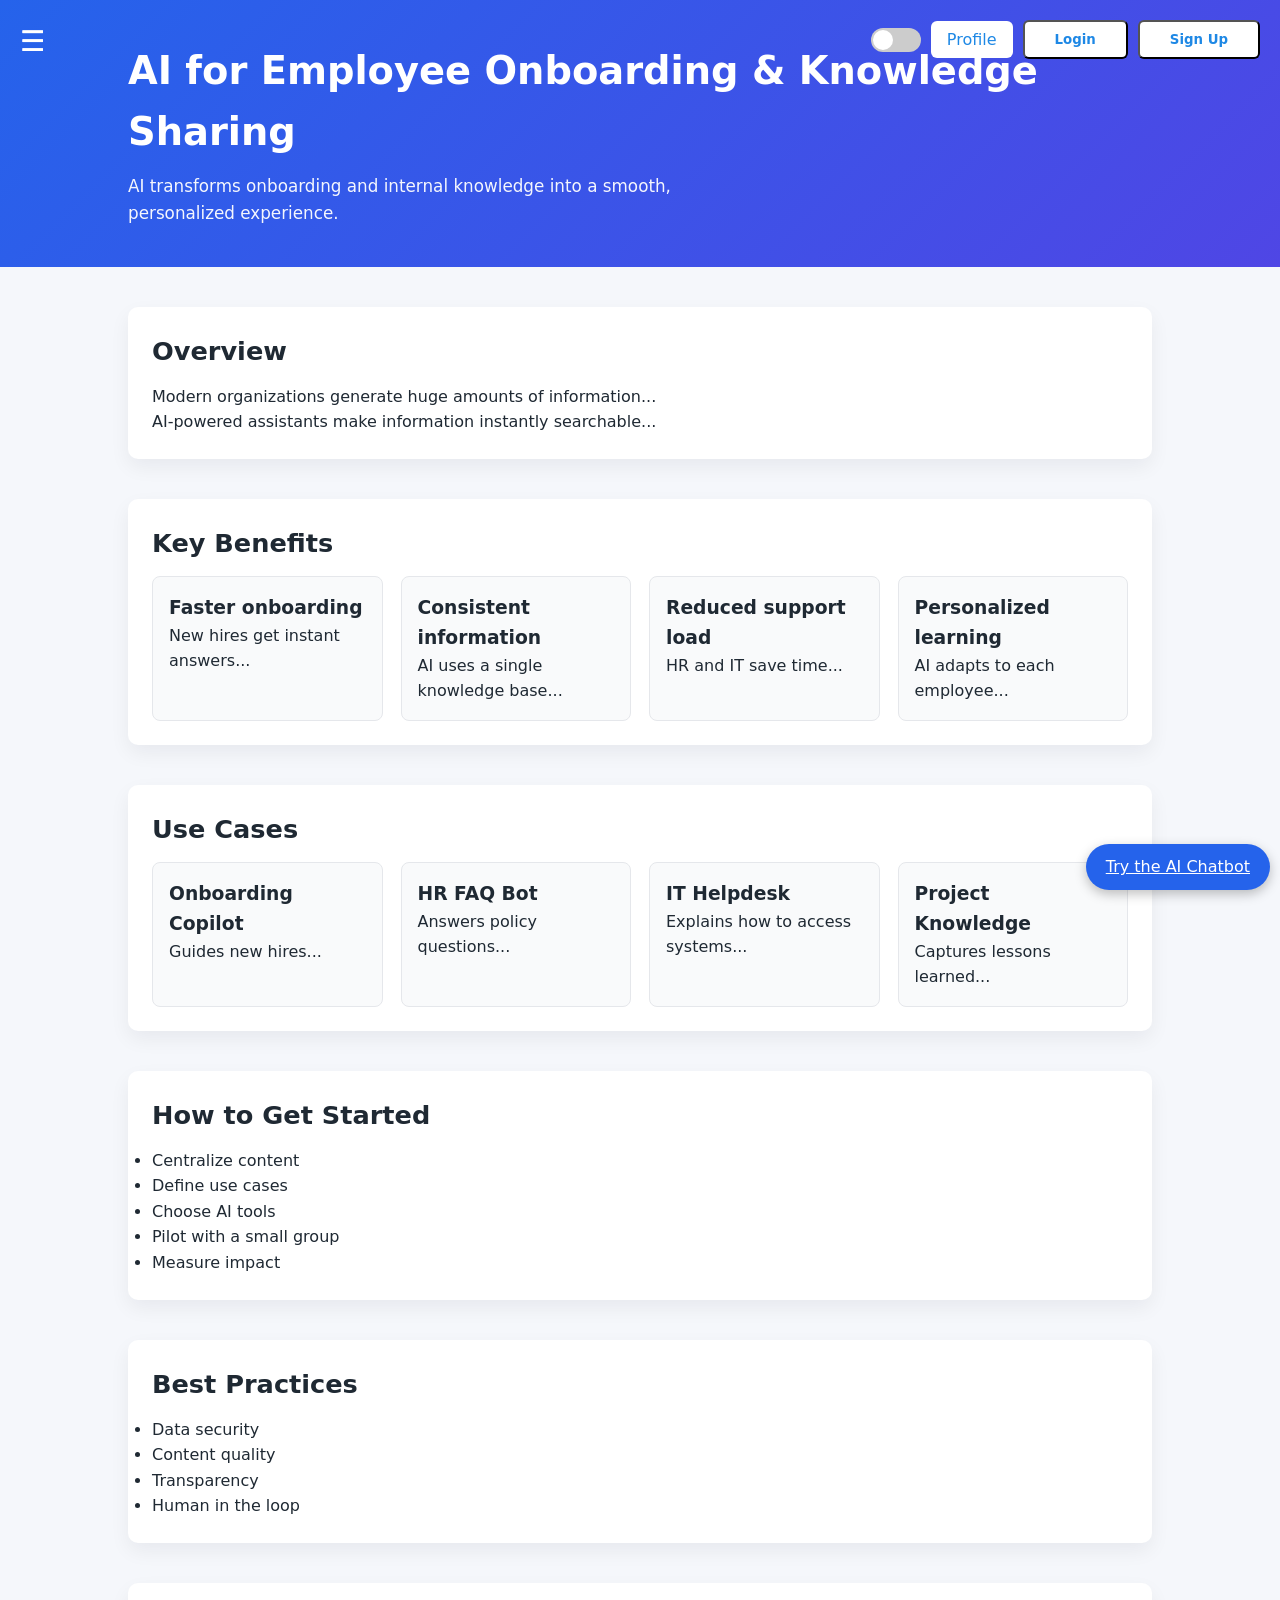
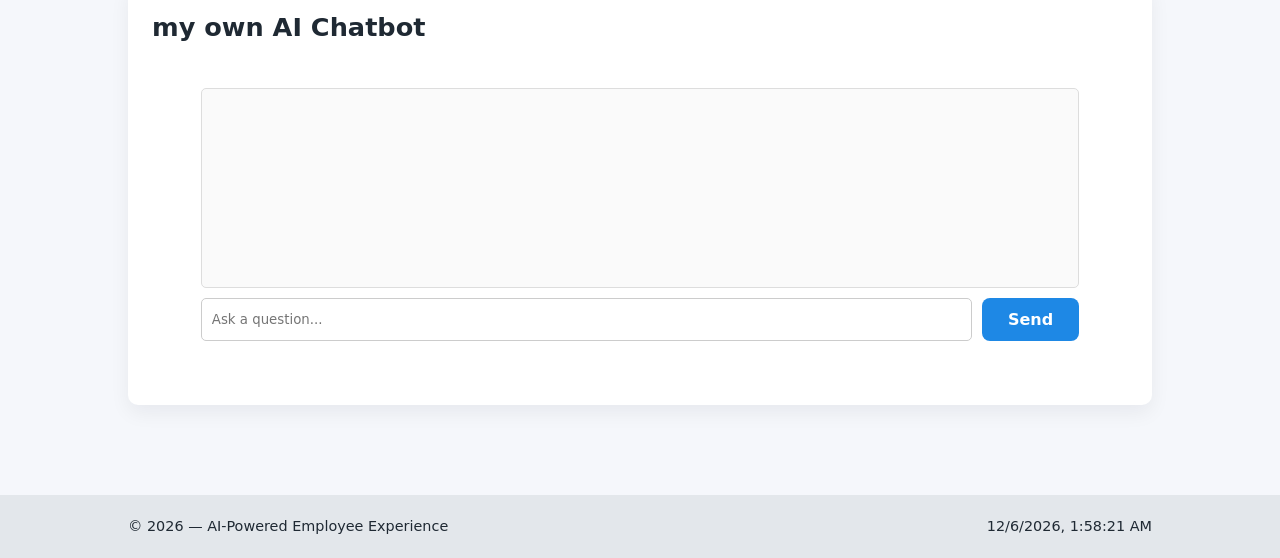
==== commit 20d3ac9f: "Initial commit" ====
--- a/index.html
+++ b/index.html
@@ -180,11 +180,14 @@
   q=q.toLowerCase().trim();
   if(q==="hello") return "Hello! How can I help you today?";
   if(q==="hi") return "Hi! What would you like to know?";
+  if(q==="good morning") return "Good morning! What would you like to know?";
+  if(q==="good evening") return "Good evening! How may I help you today?";
   if(q==="hey") return "Hey! How can I assist you?";
   if(q.includes("leave")) return "You can request leave through the HR portal.";
   if(q.includes("benefits")) return "You can view your benefits in the HR system.";
   if(q.includes("onboarding")) return "Onboarding includes training, setup, and team introductions.";
   if(q.includes("abhishek")) return "hello sir , how may i help you";
+  if(q.includes("rimal")) return "hello rimal , do you wanna join my company?";
   return "This is a demo response showing how AI can answer internal questions instantly.";
 }
 
--- a/style.css
+++ b/style.css
@@ -53,18 +53,16 @@
   opacity: 0.95;
 }
 .chat-btn{
-   position: fixed;
-  bottom: 40px;
-  right: 40px;
+  position: fixed;
+  bottom: -30px;
+  right: 10px;
   background: #2563eb;
   color: white;
-  padding: 14px 22px;
-  border-radius: 50px;
+  padding: 10px 20px;
+  border-radius: 30px;
   box-shadow: 0 4px 12px rgba(0,0,0,0.25);
-  
-  
-}
-
+  transition:  2s ease-in-out;
+}
 /* BUTTONS */
 .btn-primary,
 .header-controls button,
@@ -366,17 +364,17 @@
   padding: 10px;
   margin: 10px 0;
   border-radius: 6px;
-  border: 1px solid #ccc;
+  border: 1px solid white;
 }
 
 /* CHATBOT */
 .chat-box {
   background: white;
-  padding: 20px;
+  padding: 0px;
   border-radius: 10px;
   margin: 40px auto;
-  width: 80%;
-  max-width: 700px;
+  width: 90%;
+  max-width: 10000px;
 }
 .chat-log {
   height: 200px;
@@ -397,6 +395,22 @@
   border-radius: 5px;
   border: 1px solid #ccc;
 }
+.input-row button {
+  padding: 12px 26px;       /* Bigger button */
+  font-size: 1rem;          /* Larger text */
+  border-radius: 8px;       /* Softer corners */
+  background: #1e88e5;      /* Your theme color */
+  color: white;
+  border: none;
+  cursor: pointer;
+  font-weight: 600;
+  transition: 0.2s ease;
+}
+
+.input-row button:hover {
+  background: #1565c0;      /* Slightly darker on hover */
+  transform: scale(1.05);   /* Small hover animation */
+}
 
 /* FOOTER */
 footer {
@@ -405,6 +419,84 @@
   align-items: center;
   padding: 20px 10%;
   background: #e3e7eb;
-  margin-top: 40px;
+  margin-top: 10px;
   font-size: 0.9rem;
 }
+ 
+body {
+  font-family: Arial, sans-serif;
+  margin: 0;
+  padding: 0;
+}
+
+.three-column-header {
+  display: flex;
+  justify-content: space-between;
+  align-items: center;
+  padding: 20px;
+}
+
+.two-column-section {
+  display: flex;
+  justify-content: space-between;
+  padding: 20px;
+}
+
+.left-box, .right-box {
+  width: 48%;
+}
+
+.profile-photo {
+  width: 180px;
+  height: auto;
+  border-radius: 10px;
+}
+
+/* ------------------------------
+   TABLET VIEW (Medium screens)
+   ------------------------------ */
+@media (max-width: 1024px) {
+  .three-column-header {
+    flex-direction: column;
+    text-align: center;
+  }
+
+  .two-column-section {
+    flex-direction: column;
+  }
+
+  .left-box, .right-box {
+    width: 100%;
+    margin-bottom: 20px;
+  }
+
+  .profile-photo {
+    width: 150px;
+  }
+}
+
+/* ------------------------------
+   MOBILE VIEW (Small screens)
+   ------------------------------ */
+@media (max-width: 600px) {
+  h1 {
+    font-size: 24px;
+  }
+
+  .profile-photo {
+    width: 120px;
+  }
+
+  .three-column-header {
+    padding: 10px;
+  }
+
+  .two-column-section {
+    padding: 10px;
+  }
+
+  .card {
+    padding: 10px;
+    font-size: 14px;
+  }
+}
